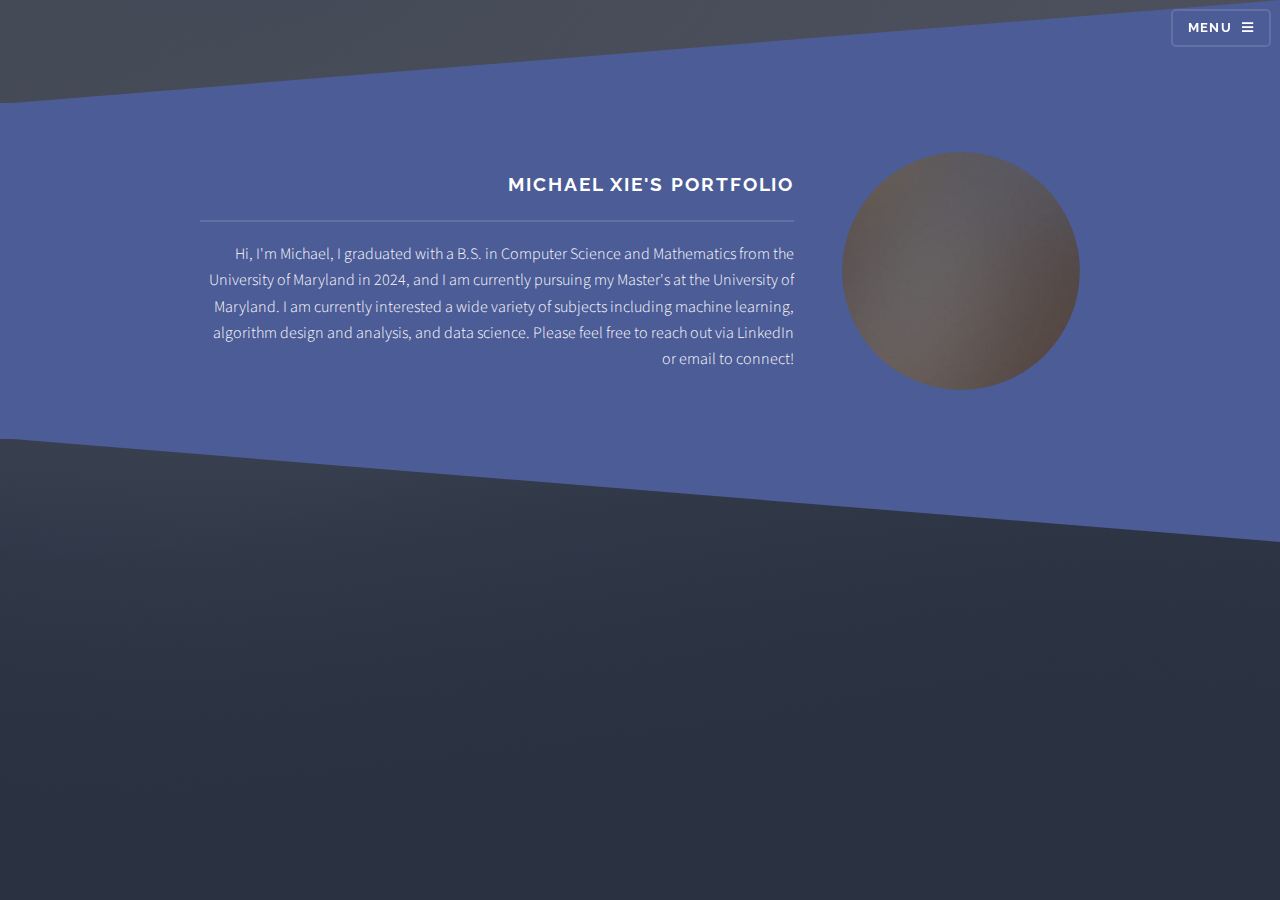
==== index.html @ 1b3d5a60 "first commit" ====
<!DOCTYPE HTML>

<html>
	<head>
		<title>Michael's Portfolio</title>
		<meta charset="utf-8" />
		<meta name="viewport" content="width=device-width, initial-scale=1, user-scalable=no" />
		<link rel="stylesheet" href="assets/css/main.css" />
		<noscript><link rel="stylesheet" href="assets/css/noscript.css" /></noscript>
	</head>
	<body class="is-preload">

		<!-- Page Wrapper -->
			<div id="page-wrapper">

				<!-- Header -->
					<header id="header" class="alt">
						<h1><a href="index.html">Portfolio</a></h1>
						<nav>
							<a href="#menu">Menu</a>
						</nav>
					</header>

				<!-- Menu -->
					<nav id="menu">
						<div class="inner">
							<h2>Menu</h2>
							<ul class="links">
								<li><a href="index.html">Home</a></li>
								<li><a href="projects.html">Projects</a></li>
								<li><a href="resume.html">Resume</a></li>
							</ul>
							<a href="#" class="close">Close</a>
						</div>
					</nav>


				<!-- Wrapper -->
					<section id="wrapper">

						<!-- One -->
							<section id="one" class="wrapper spotlight style1">
								<div class="inner">
									<a href="#" class="image"><img src="images/pic01.jpg" alt="" /></a>
									<div class="content">
										<h2 class="major">Michael Xie's Portfolio</h2>
										<p>Hi, I'm Michael, I graduated with a B.S. in Computer Science and Mathematics from the University of Maryland in 2024, and I am currently pursuing my Master's at the University of Maryland. I am currently interested a wide variety of subjects including machine learning, algorithm design and analysis, and data science. Please feel free to reach out via LinkedIn or email to connect! </p>
									</div>
								</div>
							</section>


				<!-- Footer -->


			</div>

		<!-- Scripts -->
			<script src="assets/js/jquery.min.js"></script>
			<script src="assets/js/jquery.scrollex.min.js"></script>
			<script src="assets/js/browser.min.js"></script>
			<script src="assets/js/breakpoints.min.js"></script>
			<script src="assets/js/util.js"></script>
			<script src="assets/js/main.js"></script>

	</body>
</html>
---- assets/css/main.css ----
@import url(fontawesome-all.min.css);
@import url("https://fonts.googleapis.com/css?family=Raleway:200,700|Source+Sans+Pro:300,600,300italic,600italic");

/*
	Solid State by HTML5 UP
	html5up.net | @ajlkn
	Free for personal and commercial use under the CCA 3.0 license (html5up.net/license)
*/

html, body, div, span, applet, object,
iframe, h1, h2, h3, h4, h5, h6, p, blockquote,
pre, a, abbr, acronym, address, big, cite,
code, del, dfn, em, img, ins, kbd, q, s, samp,
small, strike, strong, sub, sup, tt, var, b,
u, i, center, dl, dt, dd, ol, ul, li, fieldset,
form, label, legend, table, caption, tbody,
tfoot, thead, tr, th, td, article, aside,
canvas, details, embed, figure, figcaption,
footer, header, hgroup, menu, nav, output, ruby,
section, summary, time, mark, audio, video {
	margin: 0;
	padding: 0;
	border: 0;
	font-size: 100%;
	font: inherit;
	vertical-align: baseline;}

article, aside, details, figcaption, figure,
footer, header, hgroup, menu, nav, section {
	display: block;}

body {
	line-height: 1;
}

ol, ul {
	list-style: none;
}

blockquote, q {
	quotes: none;
}

	blockquote:before, blockquote:after, q:before, q:after {
		content: '';
		content: none;
	}

table {
	border-collapse: collapse;
	border-spacing: 0;
}

body {
	-webkit-text-size-adjust: none;
}

mark {
	background-color: transparent;
	color: inherit;
}

input::-moz-focus-inner {
	border: 0;
	padding: 0;
}

input, select, textarea {
	-moz-appearance: none;
	-webkit-appearance: none;
	-ms-appearance: none;
	appearance: none;
}

/* Basic */

	@-ms-viewport {
		width: device-width;
	}

	body {
		-ms-overflow-style: scrollbar;
	}

	@media screen and (max-width: 480px) {

		html, body {
			min-width: 320px;
		}

	}

	html {
		box-sizing: border-box;
	}

	*, *:before, *:after {
		box-sizing: inherit;
	}

	body {
		background-color: #2e3141;
		background-image: linear-gradient(to top, rgba(46, 49, 65, 0.8), rgba(46, 49, 65, 0.8)), url("../../images/bg.jpg");
		background-size: auto,
 cover;
		background-attachment: fixed,
 fixed;
		background-position: center,
 center;
	}

		body.is-preload *, body.is-preload *:before, body.is-preload *:after {
			-moz-animation: none !important;
			-webkit-animation: none !important;
			-ms-animation: none !important;
			animation: none !important;
			-moz-transition: none !important;
			-webkit-transition: none !important;
			-ms-transition: none !important;
			transition: none !important;
		}

/* Type */

	body, input, select, textarea {
		color: #ffffff;
		font-family: "Source Sans Pro", Helvetica, sans-serif;
		font-size: 16.5pt;
		font-weight: 300;
		line-height: 1.65;
	}

		@media screen and (max-width: 1680px) {

			body, input, select, textarea {
				font-size: 13pt;
			}

		}

		@media screen and (max-width: 1280px) {

			body, input, select, textarea {
				font-size: 12pt;
			}

		}

		@media screen and (max-width: 980px) {

			body, input, select, textarea {
				font-size: 12pt;
			}

		}

		@media screen and (max-width: 736px) {

			body, input, select, textarea {
				font-size: 12pt;
			}

		}

		@media screen and (max-width: 480px) {

			body, input, select, textarea {
				font-size: 12pt;
			}

		}

	a {
		-moz-transition: color 0.2s ease-in-out, border-bottom-color 0.2s ease-in-out;
		-webkit-transition: color 0.2s ease-in-out, border-bottom-color 0.2s ease-in-out;
		-ms-transition: color 0.2s ease-in-out, border-bottom-color 0.2s ease-in-out;
		transition: color 0.2s ease-in-out, border-bottom-color 0.2s ease-in-out;
		border-bottom: dotted 1px rgba(255, 255, 255, 0.35);
		color: #ffffff;
		text-decoration: none;
	}

		a:hover {
			border-bottom-color: transparent;
			color: #ffffff !important;
		}

		a.special:not(.button) {
			text-decoration: none;
			border-bottom: 0;
			display: block;
			font-family: Raleway, Helvetica, sans-serif;
			font-size: 0.8em;
			font-weight: 700;
			letter-spacing: 0.1em;
			margin: 0 0 2em 0;
			text-transform: uppercase;
		}

			a.special:not(.button):before {
				-moz-osx-font-smoothing: grayscale;
				-webkit-font-smoothing: antialiased;
				display: inline-block;
				font-style: normal;
				font-variant: normal;
				text-rendering: auto;
				line-height: 1;
				text-transform: none !important;
				font-family: 'Font Awesome 5 Free';
				font-weight: 900;
			}

			a.special:not(.button):before {
				-moz-transition: background-color 0.2s ease-in-out;
				-webkit-transition: background-color 0.2s ease-in-out;
				-ms-transition: background-color 0.2s ease-in-out;
				transition: background-color 0.2s ease-in-out;
				border-radius: 100%;
				border: solid 2px rgba(255, 255, 255, 0.125);
				content: '\f105';
				display: inline-block;
				font-size: 1.25em;
				height: 2em;
				line-height: 1.75em;
				margin-right: 0.85em;
				text-align: center;
				text-indent: 0.15em;
				vertical-align: middle;
				width: 2em;
			}

			a.special:not(.button):hover:before {
				background-color: rgba(255, 255, 255, 0.025);
			}

			a.special:not(.button):active:before {
				background-color: rgba(255, 255, 255, 0.075);
			}

	strong, b {
		color: #ffffff;
		font-weight: 600;
	}

	em, i {
		font-style: italic;
	}

	p {
		margin: 0 0 2em 0;
	}

	h1, h2, h3, h4, h5, h6 {
		color: #ffffff;
		font-family: Raleway, Helvetica, sans-serif;
		font-weight: 700;
		letter-spacing: 0.1em;
		margin: 0 0 1em 0;
		text-transform: uppercase;
	}

		h1 a, h2 a, h3 a, h4 a, h5 a, h6 a {
			color: inherit;
			text-decoration: none;
			border-bottom: 0;
		}

		h1 span, h2 span, h3 span, h4 span, h5 span, h6 span {
			font-weight: 200;
		}

		h1.major, h2.major, h3.major, h4.major, h5.major, h6.major {
			padding-bottom: 1em;
			border-bottom: solid 2px rgba(255, 255, 255, 0.125);
		}

	h2 {
		font-size: 1.2em;
	}

	h3 {
		font-size: 0.9em;
	}

	h4 {
		font-size: 0.7em;
	}

	h5 {
		font-size: 0.7em;
	}

	h6 {
		font-size: 0.7em;
	}

	@media screen and (max-width: 736px) {

		h2 {
			font-size: 1em;
		}

		h3 {
			font-size: 0.8em;
		}

	}

	sub {
		font-size: 0.8em;
		position: relative;
		top: 0.5em;
	}

	sup {
		font-size: 0.8em;
		position: relative;
		top: -0.5em;
	}

	blockquote {
		border-left: solid 4px rgba(255, 255, 255, 0.125);
		font-style: italic;
		margin: 0 0 2em 0;
		padding: 0.5em 0 0.5em 2em;
	}

	code {
		background: rgba(255, 255, 255, 0.025);
		border-radius: 5px;
		border: solid 2px rgba(255, 255, 255, 0.125);
		font-family: "Courier New", monospace;
		font-size: 0.9em;
		margin: 0 0.25em;
		padding: 0.25em 0.65em;
	}

	pre {
		-webkit-overflow-scrolling: touch;
		font-family: "Courier New", monospace;
		font-size: 0.9em;
		margin: 0 0 2em 0;
	}

		pre code {
			display: block;
			line-height: 1.75em;
			padding: 1em 1.5em;
			overflow-x: auto;
		}

	hr {
		border: 0;
		border-bottom: solid 2px rgba(255, 255, 255, 0.125);
		margin: 2.5em 0;
	}

		hr.major {
			margin: 4em 0;
		}

	.align-left {
		text-align: left;
	}

	.align-center {
		text-align: center;
	}

	.align-right {
		text-align: right;
	}

/* Row */

	.row {
		display: flex;
		flex-wrap: wrap;
		box-sizing: border-box;
		align-items: stretch;
	}

		.row > * {
			box-sizing: border-box;
		}

		.row.gtr-uniform > * > :last-child {
			margin-bottom: 0;
		}

		.row.aln-left {
			justify-content: flex-start;
		}

		.row.aln-center {
			justify-content: center;
		}

		.row.aln-right {
			justify-content: flex-end;
		}

		.row.aln-top {
			align-items: flex-start;
		}

		.row.aln-middle {
			align-items: center;
		}

		.row.aln-bottom {
			align-items: flex-end;
		}

		.row > .imp {
			order: -1;
		}

		.row > .col-1 {
			width: 8.33333%;
		}

		.row > .off-1 {
			margin-left: 8.33333%;
		}

		.row > .col-2 {
			width: 16.66667%;
		}

		.row > .off-2 {
			margin-left: 16.66667%;
		}

		.row > .col-3 {
			width: 25%;
		}

		.row > .off-3 {
			margin-left: 25%;
		}

		.row > .col-4 {
			width: 33.33333%;
		}

		.row > .off-4 {
			margin-left: 33.33333%;
		}

		.row > .col-5 {
			width: 41.66667%;
		}

		.row > .off-5 {
			margin-left: 41.66667%;
		}

		.row > .col-6 {
			width: 50%;
		}

		.row > .off-6 {
			margin-left: 50%;
		}

		.row > .col-7 {
			width: 58.33333%;
		}

		.row > .off-7 {
			margin-left: 58.33333%;
		}

		.row > .col-8 {
			width: 66.66667%;
		}

		.row > .off-8 {
			margin-left: 66.66667%;
		}

		.row > .col-9 {
			width: 75%;
		}

		.row > .off-9 {
			margin-left: 75%;
		}

		.row > .col-10 {
			width: 83.33333%;
		}

		.row > .off-10 {
			margin-left: 83.33333%;
		}

		.row > .col-11 {
			width: 91.66667%;
		}

		.row > .off-11 {
			margin-left: 91.66667%;
		}

		.row > .col-12 {
			width: 100%;
		}

		.row > .off-12 {
			margin-left: 100%;
		}

		.row.gtr-0 {
			margin-top: 0;
			margin-left: 0em;
		}

			.row.gtr-0 > * {
				padding: 0 0 0 0em;
			}

			.row.gtr-0.gtr-uniform {
				margin-top: 0em;
			}

				.row.gtr-0.gtr-uniform > * {
					padding-top: 0em;
				}

		.row.gtr-25 {
			margin-top: 0;
			margin-left: -0.4375em;
		}

			.row.gtr-25 > * {
				padding: 0 0 0 0.4375em;
			}

			.row.gtr-25.gtr-uniform {
				margin-top: -0.4375em;
			}

				.row.gtr-25.gtr-uniform > * {
					padding-top: 0.4375em;
				}

		.row.gtr-50 {
			margin-top: 0;
			margin-left: -0.875em;
		}

			.row.gtr-50 > * {
				padding: 0 0 0 0.875em;
			}

			.row.gtr-50.gtr-uniform {
				margin-top: -0.875em;
			}

				.row.gtr-50.gtr-uniform > * {
					padding-top: 0.875em;
				}

		.row {
			margin-top: 0;
			margin-left: -1.75em;
		}

			.row > * {
				padding: 0 0 0 1.75em;
			}

			.row.gtr-uniform {
				margin-top: -1.75em;
			}

				.row.gtr-uniform > * {
					padding-top: 1.75em;
				}

		.row.gtr-150 {
			margin-top: 0;
			margin-left: -2.625em;
		}

			.row.gtr-150 > * {
				padding: 0 0 0 2.625em;
			}

			.row.gtr-150.gtr-uniform {
				margin-top: -2.625em;
			}

				.row.gtr-150.gtr-uniform > * {
					padding-top: 2.625em;
				}

		.row.gtr-200 {
			margin-top: 0;
			margin-left: -3.5em;
		}

			.row.gtr-200 > * {
				padding: 0 0 0 3.5em;
			}

			.row.gtr-200.gtr-uniform {
				margin-top: -3.5em;
			}

				.row.gtr-200.gtr-uniform > * {
					padding-top: 3.5em;
				}

		@media screen and (max-width: 1680px) {

			.row {
				display: flex;
				flex-wrap: wrap;
				box-sizing: border-box;
				align-items: stretch;
			}

				.row > * {
					box-sizing: border-box;
				}

				.row.gtr-uniform > * > :last-child {
					margin-bottom: 0;
				}

				.row.aln-left {
					justify-content: flex-start;
				}

				.row.aln-center {
					justify-content: center;
				}

				.row.aln-right {
					justify-content: flex-end;
				}

				.row.aln-top {
					align-items: flex-start;
				}

				.row.aln-middle {
					align-items: center;
				}

				.row.aln-bottom {
					align-items: flex-end;
				}

				.row > .imp-xlarge {
					order: -1;
				}

				.row > .col-1-xlarge {
					width: 8.33333%;
				}

				.row > .off-1-xlarge {
					margin-left: 8.33333%;
				}

				.row > .col-2-xlarge {
					width: 16.66667%;
				}

				.row > .off-2-xlarge {
					margin-left: 16.66667%;
				}

				.row > .col-3-xlarge {
					width: 25%;
				}

				.row > .off-3-xlarge {
					margin-left: 25%;
				}

				.row > .col-4-xlarge {
					width: 33.33333%;
				}

				.row > .off-4-xlarge {
					margin-left: 33.33333%;
				}

				.row > .col-5-xlarge {
					width: 41.66667%;
				}

				.row > .off-5-xlarge {
					margin-left: 41.66667%;
				}

				.row > .col-6-xlarge {
					width: 50%;
				}

				.row > .off-6-xlarge {
					margin-left: 50%;
				}

				.row > .col-7-xlarge {
					width: 58.33333%;
				}

				.row > .off-7-xlarge {
					margin-left: 58.33333%;
				}

				.row > .col-8-xlarge {
					width: 66.66667%;
				}

				.row > .off-8-xlarge {
					margin-left: 66.66667%;
				}

				.row > .col-9-xlarge {
					width: 75%;
				}

				.row > .off-9-xlarge {
					margin-left: 75%;
				}

				.row > .col-10-xlarge {
					width: 83.33333%;
				}

				.row > .off-10-xlarge {
					margin-left: 83.33333%;
				}

				.row > .col-11-xlarge {
					width: 91.66667%;
				}

				.row > .off-11-xlarge {
					margin-left: 91.66667%;
				}

				.row > .col-12-xlarge {
					width: 100%;
				}

				.row > .off-12-xlarge {
					margin-left: 100%;
				}

				.row.gtr-0 {
					margin-top: 0;
					margin-left: 0em;
				}

					.row.gtr-0 > * {
						padding: 0 0 0 0em;
					}

					.row.gtr-0.gtr-uniform {
						margin-top: 0em;
					}

						.row.gtr-0.gtr-uniform > * {
							padding-top: 0em;
						}

				.row.gtr-25 {
					margin-top: 0;
					margin-left: -0.4375em;
				}

					.row.gtr-25 > * {
						padding: 0 0 0 0.4375em;
					}

					.row.gtr-25.gtr-uniform {
						margin-top: -0.4375em;
					}

						.row.gtr-25.gtr-uniform > * {
							padding-top: 0.4375em;
						}

				.row.gtr-50 {
					margin-top: 0;
					margin-left: -0.875em;
				}

					.row.gtr-50 > * {
						padding: 0 0 0 0.875em;
					}

					.row.gtr-50.gtr-uniform {
						margin-top: -0.875em;
					}

						.row.gtr-50.gtr-uniform > * {
							padding-top: 0.875em;
						}

				.row {
					margin-top: 0;
					margin-left: -1.75em;
				}

					.row > * {
						padding: 0 0 0 1.75em;
					}

					.row.gtr-uniform {
						margin-top: -1.75em;
					}

						.row.gtr-uniform > * {
							padding-top: 1.75em;
						}

				.row.gtr-150 {
					margin-top: 0;
					margin-left: -2.625em;
				}

					.row.gtr-150 > * {
						padding: 0 0 0 2.625em;
					}

					.row.gtr-150.gtr-uniform {
						margin-top: -2.625em;
					}

						.row.gtr-150.gtr-uniform > * {
							padding-top: 2.625em;
						}

				.row.gtr-200 {
					margin-top: 0;
					margin-left: -3.5em;
				}

					.row.gtr-200 > * {
						padding: 0 0 0 3.5em;
					}

					.row.gtr-200.gtr-uniform {
						margin-top: -3.5em;
					}

						.row.gtr-200.gtr-uniform > * {
							padding-top: 3.5em;
						}

		}

		@media screen and (max-width: 1280px) {

			.row {
				display: flex;
				flex-wrap: wrap;
				box-sizing: border-box;
				align-items: stretch;
			}

				.row > * {
					box-sizing: border-box;
				}

				.row.gtr-uniform > * > :last-child {
					margin-bottom: 0;
				}

				.row.aln-left {
					justify-content: flex-start;
				}

				.row.aln-center {
					justify-content: center;
				}

				.row.aln-right {
					justify-content: flex-end;
				}

				.row.aln-top {
					align-items: flex-start;
				}

				.row.aln-middle {
					align-items: center;
				}

				.row.aln-bottom {
					align-items: flex-end;
				}

				.row > .imp-large {
					order: -1;
				}

				.row > .col-1-large {
					width: 8.33333%;
				}

				.row > .off-1-large {
					margin-left: 8.33333%;
				}

				.row > .col-2-large {
					width: 16.66667%;
				}

				.row > .off-2-large {
					margin-left: 16.66667%;
				}

				.row > .col-3-large {
					width: 25%;
				}

				.row > .off-3-large {
					margin-left: 25%;
				}

				.row > .col-4-large {
					width: 33.33333%;
				}

				.row > .off-4-large {
					margin-left: 33.33333%;
				}

				.row > .col-5-large {
					width: 41.66667%;
				}

				.row > .off-5-large {
					margin-left: 41.66667%;
				}

				.row > .col-6-large {
					width: 50%;
				}

				.row > .off-6-large {
					margin-left: 50%;
				}

				.row > .col-7-large {
					width: 58.33333%;
				}

				.row > .off-7-large {
					margin-left: 58.33333%;
				}

				.row > .col-8-large {
					width: 66.66667%;
				}

				.row > .off-8-large {
					margin-left: 66.66667%;
				}

				.row > .col-9-large {
					width: 75%;
				}

				.row > .off-9-large {
					margin-left: 75%;
				}

				.row > .col-10-large {
					width: 83.33333%;
				}

				.row > .off-10-large {
					margin-left: 83.33333%;
				}

				.row > .col-11-large {
					width: 91.66667%;
				}

				.row > .off-11-large {
					margin-left: 91.66667%;
				}

				.row > .col-12-large {
					width: 100%;
				}

				.row > .off-12-large {
					margin-left: 100%;
				}

				.row.gtr-0 {
					margin-top: 0;
					margin-left: 0em;
				}

					.row.gtr-0 > * {
						padding: 0 0 0 0em;
					}

					.row.gtr-0.gtr-uniform {
						margin-top: 0em;
					}

						.row.gtr-0.gtr-uniform > * {
							padding-top: 0em;
						}

				.row.gtr-25 {
					margin-top: 0;
					margin-left: -0.4375em;
				}

					.row.gtr-25 > * {
						padding: 0 0 0 0.4375em;
					}

					.row.gtr-25.gtr-uniform {
						margin-top: -0.4375em;
					}

						.row.gtr-25.gtr-uniform > * {
							padding-top: 0.4375em;
						}

				.row.gtr-50 {
					margin-top: 0;
					margin-left: -0.875em;
				}

					.row.gtr-50 > * {
						padding: 0 0 0 0.875em;
					}

					.row.gtr-50.gtr-uniform {
						margin-top: -0.875em;
					}

						.row.gtr-50.gtr-uniform > * {
							padding-top: 0.875em;
						}

				.row {
					margin-top: 0;
					margin-left: -1.75em;
				}

					.row > * {
						padding: 0 0 0 1.75em;
					}

					.row.gtr-uniform {
						margin-top: -1.75em;
					}

						.row.gtr-uniform > * {
							padding-top: 1.75em;
						}

				.row.gtr-150 {
					margin-top: 0;
					margin-left: -2.625em;
				}

					.row.gtr-150 > * {
						padding: 0 0 0 2.625em;
					}

					.row.gtr-150.gtr-uniform {
						margin-top: -2.625em;
					}

						.row.gtr-150.gtr-uniform > * {
							padding-top: 2.625em;
						}

				.row.gtr-200 {
					margin-top: 0;
					margin-left: -3.5em;
				}

					.row.gtr-200 > * {
						padding: 0 0 0 3.5em;
					}

					.row.gtr-200.gtr-uniform {
						margin-top: -3.5em;
					}

						.row.gtr-200.gtr-uniform > * {
							padding-top: 3.5em;
						}

		}

		@media screen and (max-width: 980px) {

			.row {
				display: flex;
				flex-wrap: wrap;
				box-sizing: border-box;
				align-items: stretch;
			}

				.row > * {
					box-sizing: border-box;
				}

				.row.gtr-uniform > * > :last-child {
					margin-bottom: 0;
				}

				.row.aln-left {
					justify-content: flex-start;
				}

				.row.aln-center {
					justify-content: center;
				}

				.row.aln-right {
					justify-content: flex-end;
				}

				.row.aln-top {
					align-items: flex-start;
				}

				.row.aln-middle {
					align-items: center;
				}

				.row.aln-bottom {
					align-items: flex-end;
				}

				.row > .imp-medium {
					order: -1;
				}

				.row > .col-1-medium {
					width: 8.33333%;
				}

				.row > .off-1-medium {
					margin-left: 8.33333%;
				}

				.row > .col-2-medium {
					width: 16.66667%;
				}

				.row > .off-2-medium {
					margin-left: 16.66667%;
				}

				.row > .col-3-medium {
					width: 25%;
				}

				.row > .off-3-medium {
					margin-left: 25%;
				}

				.row > .col-4-medium {
					width: 33.33333%;
				}

				.row > .off-4-medium {
					margin-left: 33.33333%;
				}

				.row > .col-5-medium {
					width: 41.66667%;
				}

				.row > .off-5-medium {
					margin-left: 41.66667%;
				}

				.row > .col-6-medium {
					width: 50%;
				}

				.row > .off-6-medium {
					margin-left: 50%;
				}

				.row > .col-7-medium {
					width: 58.33333%;
				}

				.row > .off-7-medium {
					margin-left: 58.33333%;
				}

				.row > .col-8-medium {
					width: 66.66667%;
				}

				.row > .off-8-medium {
					margin-left: 66.66667%;
				}

				.row > .col-9-medium {
					width: 75%;
				}

				.row > .off-9-medium {
					margin-left: 75%;
				}

				.row > .col-10-medium {
					width: 83.33333%;
				}

				.row > .off-10-medium {
					margin-left: 83.33333%;
				}

				.row > .col-11-medium {
					width: 91.66667%;
				}

				.row > .off-11-medium {
					margin-left: 91.66667%;
				}

				.row > .col-12-medium {
					width: 100%;
				}

				.row > .off-12-medium {
					margin-left: 100%;
				}

				.row.gtr-0 {
					margin-top: 0;
					margin-left: 0em;
				}

					.row.gtr-0 > * {
						padding: 0 0 0 0em;
					}

					.row.gtr-0.gtr-uniform {
						margin-top: 0em;
					}

						.row.gtr-0.gtr-uniform > * {
							padding-top: 0em;
						}

				.row.gtr-25 {
					margin-top: 0;
					margin-left: -0.4375em;
				}

					.row.gtr-25 > * {
						padding: 0 0 0 0.4375em;
					}

					.row.gtr-25.gtr-uniform {
						margin-top: -0.4375em;
					}

						.row.gtr-25.gtr-uniform > * {
							padding-top: 0.4375em;
						}

				.row.gtr-50 {
					margin-top: 0;
					margin-left: -0.875em;
				}

					.row.gtr-50 > * {
						padding: 0 0 0 0.875em;
					}

					.row.gtr-50.gtr-uniform {
						margin-top: -0.875em;
					}

						.row.gtr-50.gtr-uniform > * {
							padding-top: 0.875em;
						}

				.row {
					margin-top: 0;
					margin-left: -1.75em;
				}

					.row > * {
						padding: 0 0 0 1.75em;
					}

					.row.gtr-uniform {
						margin-top: -1.75em;
					}

						.row.gtr-uniform > * {
							padding-top: 1.75em;
						}

				.row.gtr-150 {
					margin-top: 0;
					margin-left: -2.625em;
				}

					.row.gtr-150 > * {
						padding: 0 0 0 2.625em;
					}

					.row.gtr-150.gtr-uniform {
						margin-top: -2.625em;
					}

						.row.gtr-150.gtr-uniform > * {
							padding-top: 2.625em;
						}

				.row.gtr-200 {
					margin-top: 0;
					margin-left: -3.5em;
				}

					.row.gtr-200 > * {
						padding: 0 0 0 3.5em;
					}

					.row.gtr-200.gtr-uniform {
						margin-top: -3.5em;
					}

						.row.gtr-200.gtr-uniform > * {
							padding-top: 3.5em;
						}

		}

		@media screen and (max-width: 736px) {

			.row {
				display: flex;
				flex-wrap: wrap;
				box-sizing: border-box;
				align-items: stretch;
			}

				.row > * {
					box-sizing: border-box;
				}

				.row.gtr-uniform > * > :last-child {
					margin-bottom: 0;
				}

				.row.aln-left {
					justify-content: flex-start;
				}

				.row.aln-center {
					justify-content: center;
				}

				.row.aln-right {
					justify-content: flex-end;
				}

				.row.aln-top {
					align-items: flex-start;
				}

				.row.aln-middle {
					align-items: center;
				}

				.row.aln-bottom {
					align-items: flex-end;
				}

				.row > .imp-small {
					order: -1;
				}

				.row > .col-1-small {
					width: 8.33333%;
				}

				.row > .off-1-small {
					margin-left: 8.33333%;
				}

				.row > .col-2-small {
					width: 16.66667%;
				}

				.row > .off-2-small {
					margin-left: 16.66667%;
				}

				.row > .col-3-small {
					width: 25%;
				}

				.row > .off-3-small {
					margin-left: 25%;
				}

				.row > .col-4-small {
					width: 33.33333%;
				}

				.row > .off-4-small {
					margin-left: 33.33333%;
				}

				.row > .col-5-small {
					width: 41.66667%;
				}

				.row > .off-5-small {
					margin-left: 41.66667%;
				}

				.row > .col-6-small {
					width: 50%;
				}

				.row > .off-6-small {
					margin-left: 50%;
				}

				.row > .col-7-small {
					width: 58.33333%;
				}

				.row > .off-7-small {
					margin-left: 58.33333%;
				}

				.row > .col-8-small {
					width: 66.66667%;
				}

				.row > .off-8-small {
					margin-left: 66.66667%;
				}

				.row > .col-9-small {
					width: 75%;
				}

				.row > .off-9-small {
					margin-left: 75%;
				}

				.row > .col-10-small {
					width: 83.33333%;
				}

				.row > .off-10-small {
					margin-left: 83.33333%;
				}

				.row > .col-11-small {
					width: 91.66667%;
				}

				.row > .off-11-small {
					margin-left: 91.66667%;
				}

				.row > .col-12-small {
					width: 100%;
				}

				.row > .off-12-small {
					margin-left: 100%;
				}

				.row.gtr-0 {
					margin-top: 0;
					margin-left: 0em;
				}

					.row.gtr-0 > * {
						padding: 0 0 0 0em;
					}

					.row.gtr-0.gtr-uniform {
						margin-top: 0em;
					}

						.row.gtr-0.gtr-uniform > * {
							padding-top: 0em;
						}

				.row.gtr-25 {
					margin-top: 0;
					margin-left: -0.3125em;
				}

					.row.gtr-25 > * {
						padding: 0 0 0 0.3125em;
					}

					.row.gtr-25.gtr-uniform {
						margin-top: -0.3125em;
					}

						.row.gtr-25.gtr-uniform > * {
							padding-top: 0.3125em;
						}

				.row.gtr-50 {
					margin-top: 0;
					margin-left: -0.625em;
				}

					.row.gtr-50 > * {
						padding: 0 0 0 0.625em;
					}

					.row.gtr-50.gtr-uniform {
						margin-top: -0.625em;
					}

						.row.gtr-50.gtr-uniform > * {
							padding-top: 0.625em;
						}

				.row {
					margin-top: 0;
					margin-left: -1.25em;
				}

					.row > * {
						padding: 0 0 0 1.25em;
					}

					.row.gtr-uniform {
						margin-top: -1.25em;
					}

						.row.gtr-uniform > * {
							padding-top: 1.25em;
						}

				.row.gtr-150 {
					margin-top: 0;
					margin-left: -1.875em;
				}

					.row.gtr-150 > * {
						padding: 0 0 0 1.875em;
					}

					.row.gtr-150.gtr-uniform {
						margin-top: -1.875em;
					}

						.row.gtr-150.gtr-uniform > * {
							padding-top: 1.875em;
						}

				.row.gtr-200 {
					margin-top: 0;
					margin-left: -2.5em;
				}

					.row.gtr-200 > * {
						padding: 0 0 0 2.5em;
					}

					.row.gtr-200.gtr-uniform {
						margin-top: -2.5em;
					}

						.row.gtr-200.gtr-uniform > * {
							padding-top: 2.5em;
						}

		}

		@media screen and (max-width: 480px) {

			.row {
				display: flex;
				flex-wrap: wrap;
				box-sizing: border-box;
				align-items: stretch;
			}

				.row > * {
					box-sizing: border-box;
				}

				.row.gtr-uniform > * > :last-child {
					margin-bottom: 0;
				}

				.row.aln-left {
					justify-content: flex-start;
				}

				.row.aln-center {
					justify-content: center;
				}

				.row.aln-right {
					justify-content: flex-end;
				}

				.row.aln-top {
					align-items: flex-start;
				}

				.row.aln-middle {
					align-items: center;
				}

				.row.aln-bottom {
					align-items: flex-end;
				}

				.row > .imp-xsmall {
					order: -1;
				}

				.row > .col-1-xsmall {
					width: 8.33333%;
				}

				.row > .off-1-xsmall {
					margin-left: 8.33333%;
				}

				.row > .col-2-xsmall {
					width: 16.66667%;
				}

				.row > .off-2-xsmall {
					margin-left: 16.66667%;
				}

				.row > .col-3-xsmall {
					width: 25%;
				}

				.row > .off-3-xsmall {
					margin-left: 25%;
				}

				.row > .col-4-xsmall {
					width: 33.33333%;
				}

				.row > .off-4-xsmall {
					margin-left: 33.33333%;
				}

				.row > .col-5-xsmall {
					width: 41.66667%;
				}

				.row > .off-5-xsmall {
					margin-left: 41.66667%;
				}

				.row > .col-6-xsmall {
					width: 50%;
				}

				.row > .off-6-xsmall {
					margin-left: 50%;
				}

				.row > .col-7-xsmall {
					width: 58.33333%;
				}

				.row > .off-7-xsmall {
					margin-left: 58.33333%;
				}

				.row > .col-8-xsmall {
					width: 66.66667%;
				}

				.row > .off-8-xsmall {
					margin-left: 66.66667%;
				}

				.row > .col-9-xsmall {
					width: 75%;
				}

				.row > .off-9-xsmall {
					margin-left: 75%;
				}

				.row > .col-10-xsmall {
					width: 83.33333%;
				}

				.row > .off-10-xsmall {
					margin-left: 83.33333%;
				}

				.row > .col-11-xsmall {
					width: 91.66667%;
				}

				.row > .off-11-xsmall {
					margin-left: 91.66667%;
				}

				.row > .col-12-xsmall {
					width: 100%;
				}

				.row > .off-12-xsmall {
					margin-left: 100%;
				}

				.row.gtr-0 {
					margin-top: 0;
					margin-left: 0em;
				}

					.row.gtr-0 > * {
						padding: 0 0 0 0em;
					}

					.row.gtr-0.gtr-uniform {
						margin-top: 0em;
					}

						.row.gtr-0.gtr-uniform > * {
							padding-top: 0em;
						}

				.row.gtr-25 {
					margin-top: 0;
					margin-left: -0.3125em;
				}

					.row.gtr-25 > * {
						padding: 0 0 0 0.3125em;
					}

					.row.gtr-25.gtr-uniform {
						margin-top: -0.3125em;
					}

						.row.gtr-25.gtr-uniform > * {
							padding-top: 0.3125em;
						}

				.row.gtr-50 {
					margin-top: 0;
					margin-left: -0.625em;
				}

					.row.gtr-50 > * {
						padding: 0 0 0 0.625em;
					}

					.row.gtr-50.gtr-uniform {
						margin-top: -0.625em;
					}

						.row.gtr-50.gtr-uniform > * {
							padding-top: 0.625em;
						}

				.row {
					margin-top: 0;
					margin-left: -1.25em;
				}

					.row > * {
						padding: 0 0 0 1.25em;
					}

					.row.gtr-uniform {
						margin-top: -1.25em;
					}

						.row.gtr-uniform > * {
							padding-top: 1.25em;
						}

				.row.gtr-150 {
					margin-top: 0;
					margin-left: -1.875em;
				}

					.row.gtr-150 > * {
						padding: 0 0 0 1.875em;
					}

					.row.gtr-150.gtr-uniform {
						margin-top: -1.875em;
					}

						.row.gtr-150.gtr-uniform > * {
							padding-top: 1.875em;
						}

				.row.gtr-200 {
					margin-top: 0;
					margin-left: -2.5em;
				}

					.row.gtr-200 > * {
						padding: 0 0 0 2.5em;
					}

					.row.gtr-200.gtr-uniform {
						margin-top: -2.5em;
					}

						.row.gtr-200.gtr-uniform > * {
							padding-top: 2.5em;
						}

		}

		@media screen and (max-width: 360px) {

			.row {
				display: flex;
				flex-wrap: wrap;
				box-sizing: border-box;
				align-items: stretch;
			}

				.row > * {
					box-sizing: border-box;
				}

				.row.gtr-uniform > * > :last-child {
					margin-bottom: 0;
				}

				.row.aln-left {
					justify-content: flex-start;
				}

				.row.aln-center {
					justify-content: center;
				}

				.row.aln-right {
					justify-content: flex-end;
				}

				.row.aln-top {
					align-items: flex-start;
				}

				.row.aln-middle {
					align-items: center;
				}

				.row.aln-bottom {
					align-items: flex-end;
				}

				.row > .imp-xxsmall {
					order: -1;
				}

				.row > .col-1-xxsmall {
					width: 8.33333%;
				}

				.row > .off-1-xxsmall {
					margin-left: 8.33333%;
				}

				.row > .col-2-xxsmall {
					width: 16.66667%;
				}

				.row > .off-2-xxsmall {
					margin-left: 16.66667%;
				}

				.row > .col-3-xxsmall {
					width: 25%;
				}

				.row > .off-3-xxsmall {
					margin-left: 25%;
				}

				.row > .col-4-xxsmall {
					width: 33.33333%;
				}

				.row > .off-4-xxsmall {
					margin-left: 33.33333%;
				}

				.row > .col-5-xxsmall {
					width: 41.66667%;
				}

				.row > .off-5-xxsmall {
					margin-left: 41.66667%;
				}

				.row > .col-6-xxsmall {
					width: 50%;
				}

				.row > .off-6-xxsmall {
					margin-left: 50%;
				}

				.row > .col-7-xxsmall {
					width: 58.33333%;
				}

				.row > .off-7-xxsmall {
					margin-left: 58.33333%;
				}

				.row > .col-8-xxsmall {
					width: 66.66667%;
				}

				.row > .off-8-xxsmall {
					margin-left: 66.66667%;
				}

				.row > .col-9-xxsmall {
					width: 75%;
				}

				.row > .off-9-xxsmall {
					margin-left: 75%;
				}

				.row > .col-10-xxsmall {
					width: 83.33333%;
				}

				.row > .off-10-xxsmall {
					margin-left: 83.33333%;
				}

				.row > .col-11-xxsmall {
					width: 91.66667%;
				}

				.row > .off-11-xxsmall {
					margin-left: 91.66667%;
				}

				.row > .col-12-xxsmall {
					width: 100%;
				}

				.row > .off-12-xxsmall {
					margin-left: 100%;
				}

				.row.gtr-0 {
					margin-top: 0;
					margin-left: 0em;
				}

					.row.gtr-0 > * {
						padding: 0 0 0 0em;
					}

					.row.gtr-0.gtr-uniform {
						margin-top: 0em;
					}

						.row.gtr-0.gtr-uniform > * {
							padding-top: 0em;
						}

				.row.gtr-25 {
					margin-top: 0;
					margin-left: -0.3125em;
				}

					.row.gtr-25 > * {
						padding: 0 0 0 0.3125em;
					}

					.row.gtr-25.gtr-uniform {
						margin-top: -0.3125em;
					}

						.row.gtr-25.gtr-uniform > * {
							padding-top: 0.3125em;
						}

				.row.gtr-50 {
					margin-top: 0;
					margin-left: -0.625em;
				}

					.row.gtr-50 > * {
						padding: 0 0 0 0.625em;
					}

					.row.gtr-50.gtr-uniform {
						margin-top: -0.625em;
					}

						.row.gtr-50.gtr-uniform > * {
							padding-top: 0.625em;
						}

				.row {
					margin-top: 0;
					margin-left: -1.25em;
				}

					.row > * {
						padding: 0 0 0 1.25em;
					}

					.row.gtr-uniform {
						margin-top: -1.25em;
					}

						.row.gtr-uniform > * {
							padding-top: 1.25em;
						}

				.row.gtr-150 {
					margin-top: 0;
					margin-left: -1.875em;
				}

					.row.gtr-150 > * {
						padding: 0 0 0 1.875em;
					}

					.row.gtr-150.gtr-uniform {
						margin-top: -1.875em;
					}

						.row.gtr-150.gtr-uniform > * {
							padding-top: 1.875em;
						}

				.row.gtr-200 {
					margin-top: 0;
					margin-left: -2.5em;
				}

					.row.gtr-200 > * {
						padding: 0 0 0 2.5em;
					}

					.row.gtr-200.gtr-uniform {
						margin-top: -2.5em;
					}

						.row.gtr-200.gtr-uniform > * {
							padding-top: 2.5em;
						}

		}

/* Section/Article */

	section.special, article.special {
		text-align: center;
	}

/* Form */

	form {
		margin: 0 0 2em 0;
	}

		form > :last-child {
			margin-bottom: 0;
		}

		form > .fields {
			display: -moz-flex;
			display: -webkit-flex;
			display: -ms-flex;
			display: flex;
			-moz-flex-wrap: wrap;
			-webkit-flex-wrap: wrap;
			-ms-flex-wrap: wrap;
			flex-wrap: wrap;
			width: calc(100% + 3em);
			margin: -1.5em 0 2em -1.5em;
		}

			form > .fields > .field {
				-moz-flex-grow: 0;
				-webkit-flex-grow: 0;
				-ms-flex-grow: 0;
				flex-grow: 0;
				-moz-flex-shrink: 0;
				-webkit-flex-shrink: 0;
				-ms-flex-shrink: 0;
				flex-shrink: 0;
				padding: 1.5em 0 0 1.5em;
				width: calc(100% - 1.5em);
			}

				form > .fields > .field.half {
					width: calc(50% - 0.75em);
				}

				form > .fields > .field.third {
					width: calc(100%/3 - 0.5em);
				}

				form > .fields > .field.quarter {
					width: calc(25% - 0.375em);
				}

		@media screen and (max-width: 480px) {

			form > .fields {
				width: calc(100% + 3em);
				margin: -1.5em 0 2em -1.5em;
			}

				form > .fields > .field {
					padding: 1.5em 0 0 1.5em;
					width: calc(100% - 1.5em);
				}

					form > .fields > .field.half {
						width: calc(100% - 1.5em);
					}

					form > .fields > .field.third {
						width: calc(100% - 1.5em);
					}

					form > .fields > .field.quarter {
						width: calc(100% - 1.5em);
					}

		}

	label {
		color: #ffffff;
		display: block;
		font-family: Raleway, Helvetica, sans-serif;
		font-size: 0.8em;
		font-weight: 700;
		letter-spacing: 0.1em;
		margin: 0 0 0.7em 0;
		text-transform: uppercase;
	}

	input[type="text"],
	input[type="password"],
	input[type="email"],
	input[type="tel"],
	select,
	textarea {
		-moz-appearance: none;
		-webkit-appearance: none;
		-ms-appearance: none;
		appearance: none;
		background: rgba(255, 255, 255, 0.025);
		border-radius: 5px;
		border: none;
		border: solid 2px rgba(255, 255, 255, 0.125);
		color: inherit;
		display: block;
		outline: 0;
		padding: 0 1em;
		text-decoration: none;
		width: 100%;
	}

		input[type="text"]:invalid,
		input[type="password"]:invalid,
		input[type="email"]:invalid,
		input[type="tel"]:invalid,
		select:invalid,
		textarea:invalid {
			box-shadow: none;
		}

		input[type="text"]:focus,
		input[type="password"]:focus,
		input[type="email"]:focus,
		input[type="tel"]:focus,
		select:focus,
		textarea:focus {
			border-color: #5b6ba6;
		}

	select {
		background-image: url("data:image/svg+xml;charset=utf8,%3Csvg xmlns='http://www.w3.org/2000/svg' width='40' height='40' preserveAspectRatio='none' viewBox='0 0 40 40'%3E%3Cpath d='M9.4,12.3l10.4,10.4l10.4-10.4c0.2-0.2,0.5-0.4,0.9-0.4c0.3,0,0.6,0.1,0.9,0.4l3.3,3.3c0.2,0.2,0.4,0.5,0.4,0.9 c0,0.4-0.1,0.6-0.4,0.9L20.7,31.9c-0.2,0.2-0.5,0.4-0.9,0.4c-0.3,0-0.6-0.1-0.9-0.4L4.3,17.3c-0.2-0.2-0.4-0.5-0.4-0.9 c0-0.4,0.1-0.6,0.4-0.9l3.3-3.3c0.2-0.2,0.5-0.4,0.9-0.4S9.1,12.1,9.4,12.3z' fill='rgba(255, 255, 255, 0.125)' /%3E%3C/svg%3E");
		background-size: 1.25rem;
		background-repeat: no-repeat;
		background-position: calc(100% - 1rem) center;
		height: 2.75em;
		padding-right: 2.75em;
		text-overflow: ellipsis;
	}

		select option {
			color: #ffffff;
			background: #2e3141;
		}

		select:focus::-ms-value {
			background-color: transparent;
		}

		select::-ms-expand {
			display: none;
		}

	input[type="text"],
	input[type="password"],
	input[type="email"],
	select {
		height: 2.75em;
	}

	textarea {
		padding: 0.75em 1em;
	}

	input[type="checkbox"],
	input[type="radio"] {
		-moz-appearance: none;
		-webkit-appearance: none;
		-ms-appearance: none;
		appearance: none;
		display: block;
		float: left;
		margin-right: -2em;
		opacity: 0;
		width: 1em;
		z-index: -1;
	}

		input[type="checkbox"] + label,
		input[type="radio"] + label {
			text-decoration: none;
			color: #ffffff;
			cursor: pointer;
			display: inline-block;
			font-size: 1em;
			font-family: "Source Sans Pro", Helvetica, sans-serif;
			text-transform: none;
			letter-spacing: 0;
			font-weight: 300;
			padding-left: 2.4em;
			padding-right: 0.75em;
			position: relative;
		}

			input[type="checkbox"] + label:before,
			input[type="radio"] + label:before {
				-moz-osx-font-smoothing: grayscale;
				-webkit-font-smoothing: antialiased;
				display: inline-block;
				font-style: normal;
				font-variant: normal;
				text-rendering: auto;
				line-height: 1;
				text-transform: none !important;
				font-family: 'Font Awesome 5 Free';
				font-weight: 900;
			}

			input[type="checkbox"] + label:before,
			input[type="radio"] + label:before {
				background: rgba(255, 255, 255, 0.025);
				border-radius: 5px;
				border: solid 2px rgba(255, 255, 255, 0.125);
				content: '';
				display: inline-block;
				font-size: 0.8em;
				height: 2.0625em;
				left: 0;
				line-height: 2.0625em;
				position: absolute;
				text-align: center;
				top: 0;
				width: 2.0625em;
			}

		input[type="checkbox"]:checked + label:before,
		input[type="radio"]:checked + label:before {
			background: #ffffff;
			border-color: #ffffff;
			content: '\f00c';
			color: #2e3141;
		}

		input[type="checkbox"]:focus + label:before,
		input[type="radio"]:focus + label:before {
			border-color: #4c5c96;
		}

	input[type="checkbox"] + label:before {
		border-radius: 5px;
	}

	input[type="radio"] + label:before {
		border-radius: 100%;
	}

	::-webkit-input-placeholder {
		color: rgba(255, 255, 255, 0.35) !important;
		opacity: 1.0;
	}

	:-moz-placeholder {
		color: rgba(255, 255, 255, 0.35) !important;
		opacity: 1.0;
	}

	::-moz-placeholder {
		color: rgba(255, 255, 255, 0.35) !important;
		opacity: 1.0;
	}

	:-ms-input-placeholder {
		color: rgba(255, 255, 255, 0.35) !important;
		opacity: 1.0;
	}

/* Box */

	.box {
		border-radius: 5px;
		border: solid 2px rgba(255, 255, 255, 0.125);
		margin-bottom: 2em;
		padding: 1.5em;
	}

		.box > :last-child,
		.box > :last-child > :last-child,
		.box > :last-child > :last-child > :last-child {
			margin-bottom: 0;
		}

		.box.alt {
			border: 0;
			border-radius: 0;
			padding: 0;
		}

/* Icon */

	.icon {
		text-decoration: none;
		border-bottom: none;
		position: relative;
	}

		.icon:before {
			-moz-osx-font-smoothing: grayscale;
			-webkit-font-smoothing: antialiased;
			display: inline-block;
			font-style: normal;
			font-variant: normal;
			text-rendering: auto;
			line-height: 1;
			text-transform: none !important;
			font-family: 'Font Awesome 5 Free';
			font-weight: 400;
		}

		.icon > .label {
			display: none;
		}

		.icon:before {
			line-height: inherit;
		}

		.icon.solid:before {
			font-weight: 900;
		}

		.icon.brands:before {
			font-family: 'Font Awesome 5 Brands';
		}

/* Image */

	.image {
		border-radius: 5px;
		border: 0;
		display: inline-block;
		position: relative;
	}

		.image img {
			border-radius: 5px;
			display: block;
		}

		.image.left, .image.right {
			max-width: 40%;
		}

			.image.left img, .image.right img {
				width: 100%;
			}

		.image.left {
			float: left;
			padding: 0 1.5em 1em 0;
			top: 0.25em;
		}

		.image.right {
			float: right;
			padding: 0 0 1em 1.5em;
			top: 0.25em;
		}

		.image.fit {
			display: block;
			margin: 0 0 2em 0;
			width: 100%;
		}

			.image.fit img {
				width: 100%;
			}

		.image.main {
			display: block;
			margin: 0 0 3em 0;
			width: 100%;
		}

			.image.main img {
				width: 100%;
			}

/* List */

	ol {
		list-style: decimal;
		margin: 0 0 2em 0;
		padding-left: 1.25em;
	}

		ol li {
			padding-left: 0.25em;
		}

	ul {
		list-style: disc;
		margin: 0 0 2em 0;
		padding-left: 1em;
	}

		ul li {
			padding-left: 0.5em;
		}

		ul.alt {
			list-style: none;
			padding-left: 0;
		}

			ul.alt li {
				border-top: solid 1px rgba(255, 255, 255, 0.125);
				padding: 0.5em 0;
			}

				ul.alt li:first-child {
					border-top: 0;
					padding-top: 0;
				}

	dl {
		margin: 0 0 2em 0;
	}

		dl dt {
			display: block;
			font-weight: 600;
			margin: 0 0 1em 0;
		}

		dl dd {
			margin-left: 2em;
		}

/* Actions */

	ul.actions {
		display: -moz-flex;
		display: -webkit-flex;
		display: -ms-flex;
		display: flex;
		cursor: default;
		list-style: none;
		margin-left: -1em;
		padding-left: 0;
	}

		ul.actions li {
			padding: 0 0 0 1em;
			vertical-align: middle;
		}

		ul.actions.special {
			-moz-justify-content: center;
			-webkit-justify-content: center;
			-ms-justify-content: center;
			justify-content: center;
			width: 100%;
			margin-left: 0;
		}

			ul.actions.special li:first-child {
				padding-left: 0;
			}

		ul.actions.stacked {
			-moz-flex-direction: column;
			-webkit-flex-direction: column;
			-ms-flex-direction: column;
			flex-direction: column;
			margin-left: 0;
		}

			ul.actions.stacked li {
				padding: 1.3em 0 0 0;
			}

				ul.actions.stacked li:first-child {
					padding-top: 0;
				}

		ul.actions.fit {
			width: calc(100% + 1em);
		}

			ul.actions.fit li {
				-moz-flex-grow: 1;
				-webkit-flex-grow: 1;
				-ms-flex-grow: 1;
				flex-grow: 1;
				-moz-flex-shrink: 1;
				-webkit-flex-shrink: 1;
				-ms-flex-shrink: 1;
				flex-shrink: 1;
				width: 100%;
			}

				ul.actions.fit li > * {
					width: 100%;
				}

			ul.actions.fit.stacked {
				width: 100%;
			}

		@media screen and (max-width: 480px) {

			ul.actions:not(.fixed) {
				-moz-flex-direction: column;
				-webkit-flex-direction: column;
				-ms-flex-direction: column;
				flex-direction: column;
				margin-left: 0;
				width: 100% !important;
			}

				ul.actions:not(.fixed) li {
					-moz-flex-grow: 1;
					-webkit-flex-grow: 1;
					-ms-flex-grow: 1;
					flex-grow: 1;
					-moz-flex-shrink: 1;
					-webkit-flex-shrink: 1;
					-ms-flex-shrink: 1;
					flex-shrink: 1;
					padding: 1em 0 0 0;
					text-align: center;
					width: 100%;
				}

					ul.actions:not(.fixed) li > * {
						width: 100%;
					}

					ul.actions:not(.fixed) li:first-child {
						padding-top: 0;
					}

					ul.actions:not(.fixed) li input[type="submit"],
					ul.actions:not(.fixed) li input[type="reset"],
					ul.actions:not(.fixed) li input[type="button"],
					ul.actions:not(.fixed) li button,
					ul.actions:not(.fixed) li .button {
						width: 100%;
					}

						ul.actions:not(.fixed) li input[type="submit"].icon:before,
						ul.actions:not(.fixed) li input[type="reset"].icon:before,
						ul.actions:not(.fixed) li input[type="button"].icon:before,
						ul.actions:not(.fixed) li button.icon:before,
						ul.actions:not(.fixed) li .button.icon:before {
							margin-left: -0.5rem;
						}

		}

/* Icons */

	ul.icons {
		cursor: default;
		list-style: none;
		padding-left: 0;
	}

		ul.icons li {
			display: inline-block;
			padding: 0 1em 0 0;
		}

			ul.icons li:last-child {
				padding-right: 0;
			}

			ul.icons li .icon:before {
				font-size: 1.25em;
			}

/* Contact */

	ul.contact {
		list-style: none;
		padding: 0;
	}

		ul.contact li {
			text-decoration: none;
			margin: 2.5em 0 0 0;
			padding: 0 0 0 3.25em;
			position: relative;
		}

			ul.contact li:before {
				-moz-osx-font-smoothing: grayscale;
				-webkit-font-smoothing: antialiased;
				display: inline-block;
				font-style: normal;
				font-variant: normal;
				text-rendering: auto;
				line-height: 1;
				text-transform: none !important;
				font-family: 'Font Awesome 5 Free';
				font-weight: 400;
			}

			ul.contact li:before {
				border-radius: 100%;
				border: solid 2px rgba(255, 255, 255, 0.125);
				display: inline-block;
				font-size: 0.8em;
				height: 2.5em;
				left: 0;
				line-height: 2.35em;
				position: absolute;
				text-align: center;
				top: 0;
				width: 2.5em;
			}

			ul.contact li:first-child {
				margin-top: 0;
			}

		@media screen and (max-width: 736px) {

			ul.contact li {
				margin: 1.5em 0 0 0;
			}

		}

/* Pagination */

	ul.pagination {
		cursor: default;
		list-style: none;
		padding-left: 0;
	}

		ul.pagination li {
			display: inline-block;
			padding-left: 0;
			vertical-align: middle;
		}

			ul.pagination li > .page {
				-moz-transition: background-color 0.2s ease-in-out, color 0.2s ease-in-out;
				-webkit-transition: background-color 0.2s ease-in-out, color 0.2s ease-in-out;
				-ms-transition: background-color 0.2s ease-in-out, color 0.2s ease-in-out;
				transition: background-color 0.2s ease-in-out, color 0.2s ease-in-out;
				border-bottom: 0;
				border-radius: 5px;
				display: inline-block;
				height: 1.5em;
				line-height: 1.5em;
				margin: 0 0.125em;
				min-width: 1.5em;
				padding: 0 0.5em;
				text-align: center;
			}

				ul.pagination li > .page:hover {
					background-color: rgba(255, 255, 255, 0.025);
				}

				ul.pagination li > .page.active {
					background-color: #4c5c96;
				}

			ul.pagination li:first-child {
				padding-right: 0.75em;
			}

			ul.pagination li:last-child {
				padding-left: 0.75em;
			}

		@media screen and (max-width: 480px) {

			ul.pagination li:nth-child(n+2):nth-last-child(n+2) {
				display: none;
			}

			ul.pagination li .button {
				width: 100%;
			}

			ul.pagination li:first-child {
				width: calc(50% - 2px);
				text-align: left;
				padding-right: 0.325em;
			}

			ul.pagination li:last-child {
				width: calc(50% - 2px);
				text-align: right;
				padding-left: 0.325em;
			}

		}

/* Table */

	.table-wrapper {
		-webkit-overflow-scrolling: touch;
		overflow-x: auto;
	}

	table {
		margin: 0 0 2em 0;
		width: 100%;
	}

		table tbody tr {
			border: solid 1px rgba(255, 255, 255, 0.125);
			border-left: 0;
			border-right: 0;
		}

			table tbody tr:nth-child(2n + 1) {
				background-color: rgba(255, 255, 255, 0.025);
			}

		table td {
			padding: 0.75em 0.75em;
		}

		table th {
			color: #ffffff;
			font-size: 0.9em;
			font-weight: 600;
			padding: 0 0.75em 0.75em 0.75em;
			text-align: left;
		}

		table thead {
			border-bottom: solid 2px rgba(255, 255, 255, 0.125);
		}

		table tfoot {
			border-top: solid 2px rgba(255, 255, 255, 0.125);
		}

		table.alt {
			border-collapse: separate;
		}

			table.alt tbody tr td {
				border: solid 1px rgba(255, 255, 255, 0.125);
				border-left-width: 0;
				border-top-width: 0;
			}

				table.alt tbody tr td:first-child {
					border-left-width: 1px;
				}

			table.alt tbody tr:first-child td {
				border-top-width: 1px;
			}

			table.alt thead {
				border-bottom: 0;
			}

			table.alt tfoot {
				border-top: 0;
			}

/* Button */

	input[type="submit"],
	input[type="reset"],
	input[type="button"],
	button,
	.button {
		-moz-appearance: none;
		-webkit-appearance: none;
		-ms-appearance: none;
		appearance: none;
		-moz-transition: background-color 0.2s ease-in-out;
		-webkit-transition: background-color 0.2s ease-in-out;
		-ms-transition: background-color 0.2s ease-in-out;
		transition: background-color 0.2s ease-in-out;
		background-color: transparent;
		border-radius: 5px;
		border: 0;
		box-shadow: inset 0 0 0 2px rgba(255, 255, 255, 0.125);
		color: #ffffff !important;
		cursor: pointer;
		display: inline-block;
		font-family: Raleway, Helvetica, sans-serif;
		font-size: 0.8em;
		font-weight: 700;
		height: 3.75em;
		letter-spacing: 0.1em;
		line-height: 3.75em;
		padding: 0 2.25em;
		text-align: center;
		text-decoration: none;
		text-transform: uppercase;
		white-space: nowrap;
	}

		input[type="submit"]:hover,
		input[type="reset"]:hover,
		input[type="button"]:hover,
		button:hover,
		.button:hover {
			background-color: rgba(255, 255, 255, 0.025);
		}

		input[type="submit"]:active,
		input[type="reset"]:active,
		input[type="button"]:active,
		button:active,
		.button:active {
			background-color: rgba(255, 255, 255, 0.075);
		}

		input[type="submit"].icon:before,
		input[type="reset"].icon:before,
		input[type="button"].icon:before,
		button.icon:before,
		.button.icon:before {
			margin-right: 0.5em;
			color: rgba(255, 255, 255, 0.35);
		}

		input[type="submit"].primary,
		input[type="reset"].primary,
		input[type="button"].primary,
		button.primary,
		.button.primary {
			background-color: #4c5c96;
			box-shadow: none;
		}

			input[type="submit"].primary:hover,
			input[type="reset"].primary:hover,
			input[type="button"].primary:hover,
			button.primary:hover,
			.button.primary:hover {
				background-color: #53639e;
			}

			input[type="submit"].primary:active,
			input[type="reset"].primary:active,
			input[type="button"].primary:active,
			button.primary:active,
			.button.primary:active {
				background-color: #45558d;
			}

			input[type="submit"].primary.icon:before,
			input[type="reset"].primary.icon:before,
			input[type="button"].primary.icon:before,
			button.primary.icon:before,
			.button.primary.icon:before {
				color: #7985b0;
			}

		input[type="submit"].fit,
		input[type="reset"].fit,
		input[type="button"].fit,
		button.fit,
		.button.fit {
			width: 100%;
		}

		input[type="submit"].small,
		input[type="reset"].small,
		input[type="button"].small,
		button.small,
		.button.small {
			font-size: 0.6em;
		}

		input[type="submit"].large,
		input[type="reset"].large,
		input[type="button"].large,
		button.large,
		.button.large {
			font-size: 1em;
		}

		input[type="submit"].disabled, input[type="submit"]:disabled,
		input[type="reset"].disabled,
		input[type="reset"]:disabled,
		input[type="button"].disabled,
		input[type="button"]:disabled,
		button.disabled,
		button:disabled,
		.button.disabled,
		.button:disabled {
			opacity: 0.25;
		}

		@media screen and (max-width: 480px) {

			input[type="submit"],
			input[type="reset"],
			input[type="button"],
			button,
			.button {
				padding: 0;
			}

		}

	/* project stuff */
		.project-list {
			flex-direction: column;
			display: flex;
		}
		
		.project-item {
			background: #93a8f3;
			border: 3px solid #100135;
			padding: 2rem;
			border-radius: 5px;
			list-style-type: none; /* Remove bullet points */
			margin-bottom: 2.5rem; 
			border-radius: 10px;
		}
		
		.project-item:hover {
			background: #93a8f3;
		}
		
		.project-item h3 {
			margin-top: 2;
		}
		
		.project-item p {
			margin: 2rem 0;
		}
		
	
		
		
		.project-title {
			color: #000;
			transition: 0.3s;
		}
		
		.project-title:hover {
			color: #f68a77; /* This should be your smoky peach color. Replace with the right hex if needed. */
		}
		
		.project-description {
			color: #333;
			margin-bottom: 1em; /* Add some space before the buttons. */
		}
		
		.project-links {
			display: flex;
			gap: 1em;
		}
/* Features */

	.features {
		display: -moz-flex;
		display: -webkit-flex;
		display: -ms-flex;
		display: flex;
		-moz-flex-wrap: wrap;
		-webkit-flex-wrap: wrap;
		-ms-flex-wrap: wrap;
		flex-wrap: wrap;
		margin: 0 0 2em 0;
	}

		.features article {
			padding: 1.75em 1.75em 0.1em 1.75em ;
			background-color: #353849;
			border-radius: 5px;
			margin: 1.5em 3em 1.5em 0;
			width: calc(50% - 1.5em);
		}

			.features article:nth-child(2n) {
				margin-right: 0;
			}

			.features article .image {
				border-radius: 5px 5px 0 0;
				display: block;
				margin-bottom: 1.75em;
				margin-left: -1.75em;
				margin-top: -1.75em;
				position: relative;
				width: calc(100% + 3.5em);
			}

				.features article .image img {
					border-radius: 5px 5px 0 0;
					width: 100%;
				}

		@media screen and (max-width: 980px) {

			.features article {
				margin: 1em 2em 1em 0;
				width: calc(50% - 1em);
			}

		}

		@media screen and (max-width: 736px) {

			.features article {
				padding: 1.5em 1.5em 0.1em 1.5em ;
				margin: 0.875em 1.75em 0.875em 0;
				width: calc(50% - 0.875em - 1px);
			}

				.features article .image {
					margin-bottom: 1.5em;
					margin-left: -1.5em;
					margin-top: -1.5em;
					width: calc(100% + 3em);
				}

		}

		@media screen and (max-width: 480px) {

			.features {
				display: block;
			}

				.features article {
					width: 100%;
					margin: 0 0 2em 0 !important;
				}

		}

/* Header */

	#header {
		-moz-transition: background-color 0.2s ease-in-out;
		-webkit-transition: background-color 0.2s ease-in-out;
		-ms-transition: background-color 0.2s ease-in-out;
		transition: background-color 0.2s ease-in-out;
		background-color: rgba(53, 56, 73, 0.95);
		height: 3.5em;
		left: 0;
		line-height: 3.5em;
		padding: 0 1.25em;
		position: fixed;
		top: 0;
		width: 100%;
		z-index: 10000;
	}

		#header h1 {
			-moz-transition: opacity 0.2s ease-in-out, visibility 0.2s;
			-webkit-transition: opacity 0.2s ease-in-out, visibility 0.2s;
			-ms-transition: opacity 0.2s ease-in-out, visibility 0.2s;
			transition: opacity 0.2s ease-in-out, visibility 0.2s;
			border-bottom: 0;
			font-size: 0.8em;
			margin-bottom: 0;
			opacity: 1;
			visibility: visible;
		}

			#header h1 a {
				border: 0;
			}

		#header nav {
			font-family: Raleway, Helvetica, sans-serif;
			font-size: 0.8em;
			font-weight: 700;
			height: 3em;
			letter-spacing: 0.1em;
			line-height: 3em;
			position: absolute;
			right: 0.7em;
			text-transform: uppercase;
			top: 0.7em;
		}

			#header nav a {
				border: 0;
				display: inline-block;
				padding: 0 1em;
			}

				#header nav a:before {
					float: right;
					margin-left: 0.75em;
				}

				#header nav a[href="#menu"] {
					text-decoration: none;
					-moz-transition: background-color 0.2s ease-in-out;
					-webkit-transition: background-color 0.2s ease-in-out;
					-ms-transition: background-color 0.2s ease-in-out;
					transition: background-color 0.2s ease-in-out;
					border-radius: 5px;
					box-shadow: inset 0 0 0 2px rgba(255, 255, 255, 0.125);
					padding: 0 1.35em;
				}

					#header nav a[href="#menu"]:before {
						-moz-osx-font-smoothing: grayscale;
						-webkit-font-smoothing: antialiased;
						display: inline-block;
						font-style: normal;
						font-variant: normal;
						text-rendering: auto;
						line-height: 1;
						text-transform: none !important;
						font-family: 'Font Awesome 5 Free';
						font-weight: 900;
					}

					#header nav a[href="#menu"]:before {
						content: '\f0c9';
						line-height: inherit;
					}

					#header nav a[href="#menu"]:hover {
						background-color: rgba(255, 255, 255, 0.025);
					}

					#header nav a[href="#menu"]:active {
						background-color: rgba(255, 255, 255, 0.075);
					}

		#header.alt {
			background-color: transparent;
		}

			#header.alt h1 {
				opacity: 0;
				visibility: hidden;
			}

		@media screen and (max-width: 736px) {

			#header {
				height: 2.75em;
				line-height: 2.75em;
			}

				#header nav {
					top: 0;
					right: 0;
					height: inherit;
					line-height: inherit;
				}

					#header nav a {
						height: inherit;
						line-height: inherit;
					}

						#header nav a[href="#menu"] {
							box-shadow: none;
							padding: 0 1em;
							border-radius: 0;
						}

							#header nav a[href="#menu"]:hover, #header nav a[href="#menu"]:active {
								background-color: inherit;
							}

		}

		@media screen and (max-width: 480px) {

			#header nav a[href="#menu"] {
				width: 4em;
				white-space: nowrap;
				text-indent: 4em;
				position: relative;
			}

				#header nav a[href="#menu"]:before {
					width: inherit;
					position: absolute;
					top: 0;
					left: 0;
					text-indent: 0;
					text-align: right;
					margin-left: 0;
					padding-right: 1.25em;
				}

		}

/* Menu */

	#page-wrapper {
		-moz-transition: -moz-filter 0.25s ease;
		-webkit-transition: -webkit-filter 0.25s ease;
		-ms-transition: -ms-filter 0.25s ease;
		transition: filter 0.25s ease;
	}

	#menu {
		-moz-align-items: center;
		-webkit-align-items: center;
		-ms-align-items: center;
		align-items: center;
		display: -moz-flex;
		display: -webkit-flex;
		display: -ms-flex;
		display: flex;
		-moz-justify-content: center;
		-webkit-justify-content: center;
		-ms-justify-content: center;
		justify-content: center;
		pointer-events: none;
		-moz-transition: opacity 0.35s ease, visibility 0.35s;
		-webkit-transition: opacity 0.35s ease, visibility 0.35s;
		-ms-transition: opacity 0.35s ease, visibility 0.35s;
		transition: opacity 0.35s ease, visibility 0.35s;
		-moz-user-select: none;
		-webkit-user-select: none;
		-ms-user-select: none;
		user-select: none;
		-webkit-tap-highlight-color: rgba(0, 0, 0, 0);
		background: rgba(46, 49, 65, 0.8);
		cursor: default;
		height: 100%;
		left: 0;
		opacity: 0;
		position: fixed;
		text-align: center;
		top: 0;
		visibility: hidden;
		width: 100%;
	}

		#menu .inner {
			padding: 2.5em 1.5em 0.5em 1.5em ;
			-moz-transform: translateY(0.5em);
			-webkit-transform: translateY(0.5em);
			-ms-transform: translateY(0.5em);
			transform: translateY(0.5em);
			-moz-transition: opacity 0.35s ease, -moz-transform 0.35s ease;
			-webkit-transition: opacity 0.35s ease, -webkit-transform 0.35s ease;
			-ms-transition: opacity 0.35s ease, -ms-transform 0.35s ease;
			transition: opacity 0.35s ease, transform 0.35s ease;
			-webkit-overflow-scrolling: touch;
			background: #4c5c96;
			border-radius: 5px;
			display: block;
			max-width: 100%;
			opacity: 0;
			position: relative;
			width: 18em;
		}

		#menu h2 {
			border-bottom: solid 2px rgba(255, 255, 255, 0.125);
			padding-bottom: 1em;
		}

		#menu .close {
			background-image: url("images/close.svg");
			background-position: 75% 25%;
			background-repeat: no-repeat;
			background-size: 2em 2em;
			border: 0;
			content: '';
			display: block;
			height: 4em;
			overflow: hidden;
			position: absolute;
			right: 0;
			text-align: center;
			text-indent: 4em;
			top: 0;
			width: 4em;
		}

		#menu .links {
			list-style: none;
			margin-bottom: 1.5em;
			padding: 0;
		}

			#menu .links li {
				padding: 0;
			}

				#menu .links li a {
					border-radius: 5px;
					border: 0;
					display: block;
					font-family: Raleway, Helvetica, sans-serif;
					font-size: 0.8em;
					font-weight: 200;
					letter-spacing: 0.1em;
					line-height: 1.85em;
					padding: 0.75em 0;
					text-transform: uppercase;
				}

					#menu .links li a:hover {
						background: #45558d;
					}

		@media screen and (max-width: 736px) {

			#menu .inner {
				max-height: 100%;
				overflow-y: auto;
				overflow-x: hidden;
			}

				#menu .inner .close {
					background-size: 1.5em 1.5em;
				}

		}

	body.is-menu-visible #page-wrapper {
		-moz-filter: blur(1.5px);
		-webkit-filter: blur(1.5px);
		-ms-filter: blur(1.5px);
		filter: blur(1.5px);
	}

	body.is-menu-visible #menu {
		pointer-events: auto;
		opacity: 1;
		visibility: visible;
	}

		body.is-menu-visible #menu .inner {
			-moz-transform: translateY(0);
			-webkit-transform: translateY(0);
			-ms-transform: translateY(0);
			transform: translateY(0);
			opacity: 1;
		}

/* Banner */

	#banner {
		padding: 10em 0 4.75em 0 ;
	}

		#banner .inner {
			margin: 0 auto;
			width: 55em;
		}

		#banner .logo {
			-moz-transition: opacity 2s ease, -moz-transform 1s ease;
			-webkit-transition: opacity 2s ease, -webkit-transform 1s ease;
			-ms-transition: opacity 2s ease, -ms-transform 1s ease;
			transition: opacity 2s ease, transform 1s ease;
			-moz-transform: translateY(0);
			-webkit-transform: translateY(0);
			-ms-transform: translateY(0);
			transform: translateY(0);
			opacity: 1;
			margin: 0 0 1.3em 0;
		}

			#banner .logo .icon {
				border-radius: 100%;
				border: solid 2px rgba(255, 255, 255, 0.125);
				cursor: default;
				display: inline-block;
				font-size: 2em;
				height: 2.25em;
				line-height: 2.25em;
				text-align: center;
				width: 2.25em;
			}

		#banner h2 {
			-moz-transition: opacity 0.5s ease, -moz-transform 0.5s ease, -moz-filter 0.25s ease;
			-webkit-transition: opacity 0.5s ease, -webkit-transform 0.5s ease, -webkit-filter 0.25s ease;
			-ms-transition: opacity 0.5s ease, -ms-transform 0.5s ease, -ms-filter 0.25s ease;
			transition: opacity 0.5s ease, transform 0.5s ease, filter 0.25s ease;
			-moz-transform: translateX(0);
			-webkit-transform: translateX(0);
			-ms-transform: translateX(0);
			transform: translateX(0);
			-moz-transition-delay: 0.65s;
			-webkit-transition-delay: 0.65s;
			-ms-transition-delay: 0.65s;
			transition-delay: 0.65s;
			-moz-filter: blur(0);
			-webkit-filter: blur(0);
			-ms-filter: blur(0);
			filter: blur(0);
			opacity: 1;
			border-bottom: solid 2px rgba(255, 255, 255, 0.125);
			font-size: 2.25em;
			margin-bottom: 0.8em;
			padding-bottom: 0.4em;
		}

		#banner p {
			-moz-transition: opacity 0.5s ease, -moz-transform 0.5s ease, -moz-filter 0.25s ease;
			-webkit-transition: opacity 0.5s ease, -webkit-transform 0.5s ease, -webkit-filter 0.25s ease;
			-ms-transition: opacity 0.5s ease, -ms-transform 0.5s ease, -ms-filter 0.25s ease;
			transition: opacity 0.5s ease, transform 0.5s ease, filter 0.25s ease;
			-moz-transform: translateX(0);
			-webkit-transform: translateX(0);
			-ms-transform: translateX(0);
			transform: translateX(0);
			-moz-transition-delay: 0.8s;
			-webkit-transition-delay: 0.8s;
			-ms-transition-delay: 0.8s;
			transition-delay: 0.8s;
			-moz-filter: blur(0);
			-webkit-filter: blur(0);
			-ms-filter: blur(0);
			filter: blur(0);
			opacity: 1;
			font-family: Raleway, Helvetica, sans-serif;
			font-size: 1em;
			font-weight: 200;
			letter-spacing: 0.1em;
			line-height: 2;
			text-transform: uppercase;
		}

		@media screen and (max-width: 1280px) {

			#banner {
				padding: 7em 0 8.25em 0 ;
				background-color: #2e3141;
				background-image: linear-gradient(to top, rgba(46, 49, 65, 0.8), rgba(46, 49, 65, 0.8)), url("../../images/bg.jpg");
				background-size: auto,
 cover;
				background-position: center,
 center;
				margin-bottom: -6.5em;
			}

		}

		@media screen and (max-width: 980px) {

			#banner {
				padding: 12em 3em 12.375em 3em ;
				margin-bottom: -4.75em;
			}

				#banner .inner {
					width: 100%;
				}

		}

		@media screen and (max-width: 736px) {

			#banner {
				padding: 5em 2em 4.25em 2em ;
				margin-bottom: -2.5em;
			}

				#banner .logo {
					margin: 0 0 1em 0;
				}

					#banner .logo .icon {
						font-size: 1.5em;
					}

				#banner h2 {
					font-size: 1.5em;
				}

				#banner p {
					font-size: 0.8em;
				}

		}

		body.is-preload #banner .logo {
			-moz-transform: translateY(0.5em);
			-webkit-transform: translateY(0.5em);
			-ms-transform: translateY(0.5em);
			transform: translateY(0.5em);
			opacity: 0;
		}

		body.is-preload #banner h2 {
			opacity: 0;
			-moz-transform: translateX(0.25em);
			-webkit-transform: translateX(0.25em);
			-ms-transform: translateX(0.25em);
			transform: translateX(0.25em);
			-moz-filter: blur(2px);
			-webkit-filter: blur(2px);
			-ms-filter: blur(2px);
			filter: blur(2px);
		}

		body.is-preload #banner p {
			opacity: 0;
			-moz-transform: translateX(0.5em);
			-webkit-transform: translateX(0.5em);
			-ms-transform: translateX(0.5em);
			transform: translateX(0.5em);
			-moz-filter: blur(2px);
			-webkit-filter: blur(2px);
			-ms-filter: blur(2px);
			filter: blur(2px);
		}

/* Wrapper */

	#wrapper > header {
		padding: 11em 0 2.25em 0 ;
	}

		#wrapper > header .inner {
			margin: 0 auto;
			width: 55em;
		}

		#wrapper > header h2 {
			border-bottom: solid 2px rgba(255, 255, 255, 0.125);
			font-size: 2em;
			margin-bottom: 0.8em;
			padding-bottom: 0.4em;
		}

		#wrapper > header p {
			font-family: Raleway, Helvetica, sans-serif;
			font-size: 1em;
			font-weight: 200;
			letter-spacing: 0.1em;
			line-height: 2;
			text-transform: uppercase;
		}

	@media screen and (max-width: 1280px) {

		#wrapper > header {
			padding: 9em 0 6.25em 0 ;
			background-color: #2e3141;
			background-image: linear-gradient(to top, rgba(46, 49, 65, 0.8), rgba(46, 49, 65, 0.8)), url("../../images/bg.jpg");
			background-size: auto,
 cover;
			background-position: center,
 0% 30%;
			margin-bottom: -6.5em;
		}

	}

	@media screen and (max-width: 980px) {

		#wrapper > header {
			padding: 11em 3em 7.375em 3em ;
			background-size: auto,
 cover;
			background-position: center,
 0% 0%;
			margin-bottom: -4.75em;
		}

			#wrapper > header .inner {
				width: 100%;
			}

	}

	@media screen and (max-width: 736px) {

		#wrapper > header {
			padding: 6.5em 2em 3em 2em ;
			background-size: auto,
 125%;
			margin-bottom: -2.5em;
		}

			#wrapper > header h2 {
				font-size: 1.25em;
			}

			#wrapper > header p {
				font-size: 0.8em;
			}

	}

	.wrapper {
		background-color: #2e3141;
		margin: 6.5em 0;
		position: relative;
	}

		.wrapper:before, .wrapper:after {
			background-image: url("data:image/svg+xml;charset=utf8,%3Csvg xmlns='http://www.w3.org/2000/svg' width='100' height='100' viewBox='0 0 100 100' preserveAspectRatio='none'%3E%3Cpolygon points='0,100 100,0 100,100' style='fill:%232e3141%3B' /%3E%3C/svg%3E");
		}

		.wrapper:before {
			box-shadow: inset 0 -1px 0 0 #2e3141, 0 1px 0 0 #2e3141;
		}

		.wrapper:after {
			box-shadow: inset 0 -1px 0 0 #2e3141, 0 1px 0 0 #2e3141;
		}

		.wrapper:before, .wrapper:after {
			background-repeat: no-repeat;
			background-size: 100% 100%;
			content: '';
			display: block;
			height: 6.5em;
			position: absolute;
			width: 100%;
		}

		.wrapper:before {
			left: 0;
			top: -6.5em;
		}

		.wrapper:after {
			-moz-transform: scaleY(-1);
			-webkit-transform: scaleY(-1);
			-ms-transform: scaleY(-1);
			transform: scaleY(-1);
			bottom: -6.5em;
			left: 0;
		}

		.wrapper.alt:before {
			-moz-transform: scaleX(-1);
			-webkit-transform: scaleX(-1);
			-ms-transform: scaleX(-1);
			transform: scaleX(-1);
		}

		.wrapper.alt:after {
			-moz-transform: scaleY(-1) scaleX(-1);
			-webkit-transform: scaleY(-1) scaleX(-1);
			-ms-transform: scaleY(-1) scaleX(-1);
			transform: scaleY(-1) scaleX(-1);
		}

		.wrapper .inner {
			padding: 3em 0 1em 0 ;
			margin: 0 auto;
			width: 55em;
		}

		.wrapper.style2 {
			background-color: #353849;
		}

			.wrapper.style2:before, .wrapper.style2:after {
				background-image: url("data:image/svg+xml;charset=utf8,%3Csvg xmlns='http://www.w3.org/2000/svg' width='100' height='100' viewBox='0 0 100 100' preserveAspectRatio='none'%3E%3Cpolygon points='0,100 100,0 100,100' style='fill:%23353849%3B' /%3E%3C/svg%3E");
			}

			.wrapper.style2:before {
				box-shadow: inset 0 -1px 0 0 #353849, 0 1px 0 0 #353849;
			}

			.wrapper.style2:after {
				box-shadow: inset 0 -1px 0 0 #353849, 0 1px 0 0 #353849;
			}

		.wrapper.style3 {
			background-color: #3d4051;
		}

			.wrapper.style3:before, .wrapper.style3:after {
				background-image: url("data:image/svg+xml;charset=utf8,%3Csvg xmlns='http://www.w3.org/2000/svg' width='100' height='100' viewBox='0 0 100 100' preserveAspectRatio='none'%3E%3Cpolygon points='0,100 100,0 100,100' style='fill:%233d4051%3B' /%3E%3C/svg%3E");
			}

			.wrapper.style3:before {
				box-shadow: inset 0 -1px 0 0 #3d4051, 0 1px 0 0 #3d4051;
			}

			.wrapper.style3:after {
				box-shadow: inset 0 -1px 0 0 #3d4051, 0 1px 0 0 #3d4051;
			}

		.wrapper.style4 {
			background-color: #454858;
		}

			.wrapper.style4:before, .wrapper.style4:after {
				background-image: url("data:image/svg+xml;charset=utf8,%3Csvg xmlns='http://www.w3.org/2000/svg' width='100' height='100' viewBox='0 0 100 100' preserveAspectRatio='none'%3E%3Cpolygon points='0,100 100,0 100,100' style='fill:%23454858%3B' /%3E%3C/svg%3E");
			}

			.wrapper.style4:before {
				box-shadow: inset 0 -1px 0 0 #454858, 0 1px 0 0 #454858;
			}

			.wrapper.style4:after {
				box-shadow: inset 0 -1px 0 0 #454858, 0 1px 0 0 #454858;
			}

		.wrapper.style5 {
			background-color: #4d5060;
		}

			.wrapper.style5:before, .wrapper.style5:after {
				background-image: url("data:image/svg+xml;charset=utf8,%3Csvg xmlns='http://www.w3.org/2000/svg' width='100' height='100' viewBox='0 0 100 100' preserveAspectRatio='none'%3E%3Cpolygon points='0,100 100,0 100,100' style='fill:%234d5060%3B' /%3E%3C/svg%3E");
			}

			.wrapper.style5:before {
				box-shadow: inset 0 -1px 0 0 #4d5060, 0 1px 0 0 #4d5060;
			}

			.wrapper.style5:after {
				box-shadow: inset 0 -1px 0 0 #4d5060, 0 1px 0 0 #4d5060;
			}

		.wrapper.style6 {
			background-color: #555867;
		}

			.wrapper.style6:before, .wrapper.style6:after {
				background-image: url("data:image/svg+xml;charset=utf8,%3Csvg xmlns='http://www.w3.org/2000/svg' width='100' height='100' viewBox='0 0 100 100' preserveAspectRatio='none'%3E%3Cpolygon points='0,100 100,0 100,100' style='fill:%23555867%3B' /%3E%3C/svg%3E");
			}

			.wrapper.style6:before {
				box-shadow: inset 0 -1px 0 0 #555867, 0 1px 0 0 #555867;
			}

			.wrapper.style6:after {
				box-shadow: inset 0 -1px 0 0 #555867, 0 1px 0 0 #555867;
			}

		.wrapper.spotlight {
			background-color: #4c5c96;
		}

			.wrapper.spotlight:before, .wrapper.spotlight:after {
				background-image: url("data:image/svg+xml;charset=utf8,%3Csvg xmlns='http://www.w3.org/2000/svg' width='100' height='100' viewBox='0 0 100 100' preserveAspectRatio='none'%3E%3Cpolygon points='0,100 100,0 100,100' style='fill:%234c5c96%3B' /%3E%3C/svg%3E");
			}

			.wrapper.spotlight:before {
				box-shadow: inset 0 -1px 0 0 #4c5c96, 0 1px 0 0 #4c5c96;
			}

			.wrapper.spotlight:after {
				box-shadow: inset 0 -1px 0 0 #4c5c96, 0 1px 0 0 #4c5c96;
			}

			.wrapper.spotlight .inner {
				display: -moz-flex;
				display: -webkit-flex;
				display: -ms-flex;
				display: flex;
				-moz-align-items: center;
				-webkit-align-items: center;
				-ms-align-items: center;
				align-items: center;
				-moz-flex-direction: row;
				-webkit-flex-direction: row;
				-ms-flex-direction: row;
				flex-direction: row;
			}

			.wrapper.spotlight .image {
				border-radius: 100%;
				margin: 0 3em 2em 0;
				width: 22em;
				overflow: hidden;
				-ms-flex: 1;
			}

				.wrapper.spotlight .image img {
					border-radius: 100%;
					width: 100%;
				}

			.wrapper.spotlight .content {
				width: 100%;
				-ms-flex: 2;
			}

			.wrapper.spotlight:nth-child(2n - 1) .inner {
				-moz-flex-direction: row-reverse;
				-webkit-flex-direction: row-reverse;
				-ms-flex-direction: row-reverse;
				flex-direction: row-reverse;
				text-align: right;
			}

			.wrapper.spotlight:nth-child(2n - 1) .image {
				margin: 0 0 2em 3em;
			}

			.wrapper.spotlight.style2 {
				background-color: #45558d;
			}

				.wrapper.spotlight.style2:before, .wrapper.spotlight.style2:after {
					background-image: url("data:image/svg+xml;charset=utf8,%3Csvg xmlns='http://www.w3.org/2000/svg' width='100' height='100' viewBox='0 0 100 100' preserveAspectRatio='none'%3E%3Cpolygon points='0,100 100,0 100,100' style='fill:%2345558d%3B' /%3E%3C/svg%3E");
				}

				.wrapper.spotlight.style2:before {
					box-shadow: inset 0 -1px 0 0 #45558d, 0 1px 0 0 #45558d;
				}

				.wrapper.spotlight.style2:after {
					box-shadow: inset 0 -1px 0 0 #45558d, 0 1px 0 0 #45558d;
				}

			.wrapper.spotlight.style3 {
				background-color: #3f4e85;
			}

				.wrapper.spotlight.style3:before, .wrapper.spotlight.style3:after {
					background-image: url("data:image/svg+xml;charset=utf8,%3Csvg xmlns='http://www.w3.org/2000/svg' width='100' height='100' viewBox='0 0 100 100' preserveAspectRatio='none'%3E%3Cpolygon points='0,100 100,0 100,100' style='fill:%233f4e85%3B' /%3E%3C/svg%3E");
				}

				.wrapper.spotlight.style3:before {
					box-shadow: inset 0 -1px 0 0 #3f4e85, 0 1px 0 0 #3f4e85;
				}

				.wrapper.spotlight.style3:after {
					box-shadow: inset 0 -1px 0 0 #3f4e85, 0 1px 0 0 #3f4e85;
				}

			.wrapper.spotlight.style4 {
				background-color: #39477c;
			}

				.wrapper.spotlight.style4:before, .wrapper.spotlight.style4:after {
					background-image: url("data:image/svg+xml;charset=utf8,%3Csvg xmlns='http://www.w3.org/2000/svg' width='100' height='100' viewBox='0 0 100 100' preserveAspectRatio='none'%3E%3Cpolygon points='0,100 100,0 100,100' style='fill:%2339477c%3B' /%3E%3C/svg%3E");
				}

				.wrapper.spotlight.style4:before {
					box-shadow: inset 0 -1px 0 0 #39477c, 0 1px 0 0 #39477c;
				}

				.wrapper.spotlight.style4:after {
					box-shadow: inset 0 -1px 0 0 #39477c, 0 1px 0 0 #39477c;
				}

			.wrapper.spotlight.style5 {
				background-color: #324072;
			}

				.wrapper.spotlight.style5:before, .wrapper.spotlight.style5:after {
					background-image: url("data:image/svg+xml;charset=utf8,%3Csvg xmlns='http://www.w3.org/2000/svg' width='100' height='100' viewBox='0 0 100 100' preserveAspectRatio='none'%3E%3Cpolygon points='0,100 100,0 100,100' style='fill:%23324072%3B' /%3E%3C/svg%3E");
				}

				.wrapper.spotlight.style5:before {
					box-shadow: inset 0 -1px 0 0 #324072, 0 1px 0 0 #324072;
				}

				.wrapper.spotlight.style5:after {
					box-shadow: inset 0 -1px 0 0 #324072, 0 1px 0 0 #324072;
				}

			.wrapper.spotlight.style6 {
				background-color: #2d3a69;
			}

				.wrapper.spotlight.style6:before, .wrapper.spotlight.style6:after {
					background-image: url("data:image/svg+xml;charset=utf8,%3Csvg xmlns='http://www.w3.org/2000/svg' width='100' height='100' viewBox='0 0 100 100' preserveAspectRatio='none'%3E%3Cpolygon points='0,100 100,0 100,100' style='fill:%232d3a69%3B' /%3E%3C/svg%3E");
				}

				.wrapper.spotlight.style6:before {
					box-shadow: inset 0 -1px 0 0 #2d3a69, 0 1px 0 0 #2d3a69;
				}

				.wrapper.spotlight.style6:after {
					box-shadow: inset 0 -1px 0 0 #2d3a69, 0 1px 0 0 #2d3a69;
				}

		@media screen and (max-width: 980px) {

			.wrapper {
				margin: 4.75em 0;
			}

				.wrapper:before, .wrapper:after {
					height: 4.75em;
				}

				.wrapper:before {
					top: -4.75em;
				}

				.wrapper:after {
					bottom: -4.75em;
					left: 0;
				}

				.wrapper .inner {
					padding: 3em 3em 1em 3em ;
					width: 100%;
				}

				.wrapper.spotlight .image {
					margin: 0 2em 2em 0;
					width: 32em;
				}

				.wrapper.spotlight:nth-child(2n - 1) .image {
					margin: 0 0 2em 2em;
				}

		}

		@media screen and (max-width: 736px) {

			.wrapper {
				margin: 2.5em 0;
			}

				.wrapper:before, .wrapper:after {
					height: 2.5em;
				}

				.wrapper:before {
					top: -2.5em;
				}

				.wrapper:after {
					bottom: -2.5em;
					left: 0;
				}

				.wrapper .inner {
					padding: 2em 2em 0.1em 2em ;
				}

				.wrapper.spotlight .inner {
					-moz-align-items: -moz-flex-start;
					-webkit-align-items: -webkit-flex-start;
					-ms-align-items: -ms-flex-start;
					align-items: flex-start;
				}

				.wrapper.spotlight .image {
					width: 19em;
					margin: 0 1.75em 2em 0;
				}

				.wrapper.spotlight:nth-child(2n - 1) .image {
					margin: 0 0 2em 1.75em;
				}

		}

		@media screen and (max-width: 480px) {

			.wrapper.spotlight .inner {
				display: block;
			}

			.wrapper.spotlight .image {
				margin: 0 0 1em 0 !important;
				max-width: 85%;
				width: 12em;
			}

		}

		@media screen and (max-width: 360px) {

			.wrapper .inner {
				padding: 2em 1.5em 0.1em 1.5em ;
			}

		}

/* Footer */

	#footer .inner {
		padding: 5em 0 3em 0 ;
		display: -moz-flex;
		display: -webkit-flex;
		display: -ms-flex;
		display: flex;
		-moz-flex-direction: row;
		-webkit-flex-direction: row;
		-ms-flex-direction: row;
		flex-direction: row;
		-moz-flex-wrap: wrap;
		-webkit-flex-wrap: wrap;
		-ms-flex-wrap: wrap;
		flex-wrap: wrap;
		margin: 0 auto;
		width: 55em;
	}

		#footer .inner > * {
			width: 100%;
		}

		#footer .inner form {
			margin: 0 3em 0 0;
			width: calc(50% - 1.5em);
		}

		#footer .inner .contact {
			width: calc(50% - 1.5em);
		}

		#footer .inner .copyright {
			border-top: solid 2px rgba(255, 255, 255, 0.125);
			list-style: none;
			margin: 4em 0 2em 0;
			padding: 2em 0 0 0;
			width: 100%;
		}

			#footer .inner .copyright li {
				border-left: solid 2px rgba(255, 255, 255, 0.125);
				color: rgba(255, 255, 255, 0.35);
				display: inline-block;
				font-size: 0.9em;
				line-height: 1;
				margin-left: 1em;
				padding: 0;
				padding-left: 1em;
			}

				#footer .inner .copyright li:first-child {
					border-left: 0;
					margin-left: 0;
					padding-left: 0;
				}

				#footer .inner .copyright li a {
					color: inherit;
				}

	@media screen and (max-width: 1280px) {

		#footer {
			background-color: #2e3141;
			background-image: linear-gradient(to top, rgba(46, 49, 65, 0.8), rgba(46, 49, 65, 0.8)), url("../../images/bg.jpg");
			background-size: auto,
 cover;
			background-position: center,
 center;
			margin-top: -6.5em;
			padding-top: 6.5em;
		}

	}

	@media screen and (max-width: 980px) {

		#footer {
			margin-top: -4.75em;
			padding-top: 4.75em;
		}

			#footer .inner {
				padding: 3em 3em 1em 3em ;
				display: block;
				width: 100%;
			}

				#footer .inner form {
					width: 100%;
					margin: 0 0 4em 0;
				}

				#footer .inner .contact {
					width: 100%;
					margin: 0 0 4em 0;
				}

				#footer .inner .copyright {
					margin: 4em 0 2em 0;
				}

	}

	@media screen and (max-width: 736px) {

		#footer {
			margin-top: -2.5em;
			padding-top: 2.5em;
		}

			#footer .inner {
				padding: 2em 2em 0.1em 2em ;
			}

				#footer .inner form {
					margin: 0 0 3em 0;
				}

				#footer .inner .contact {
					margin: 0 0 3em 0;
				}

	}

	@media screen and (max-width: 480px) {

		#footer .inner .copyright li {
			border-left: 0;
			display: block;
			margin: 1em 0 0 0;
			padding-left: 0;
		}

			#footer .inner .copyright li:first-child {
				margin-top: 0;
			}

	}

	@media screen and (max-width: 360px) {

		#footer .inner {
			padding: 2em 1.5em 0.1em 1.5em ;
		}

	}
---- assets/css/noscript.css ----
/*
	Solid State by HTML5 UP
	html5up.net | @ajlkn
	Free for personal and commercial use under the CCA 3.0 license (html5up.net/license)
*/

/* Banner */

	body.is-preload #banner .logo {
		-moz-transform: none;
		-webkit-transform: none;
		-ms-transform: none;
		transform: none;
		opacity: 1;
	}

	body.is-preload #banner h2 {
		opacity: 1;
		-moz-transform: none;
		-webkit-transform: none;
		-ms-transform: none;
		transform: none;
		-moz-filter: none;
		-webkit-filter: none;
		-ms-filter: none;
		filter: none;
	}

	body.is-preload #banner p {
		opacity: 01;
		-moz-transform: none;
		-webkit-transform: none;
		-ms-transform: none;
		transform: none;
		-moz-filter: none;
		-webkit-filter: none;
		-ms-filter: none;
		filter: none;
	}
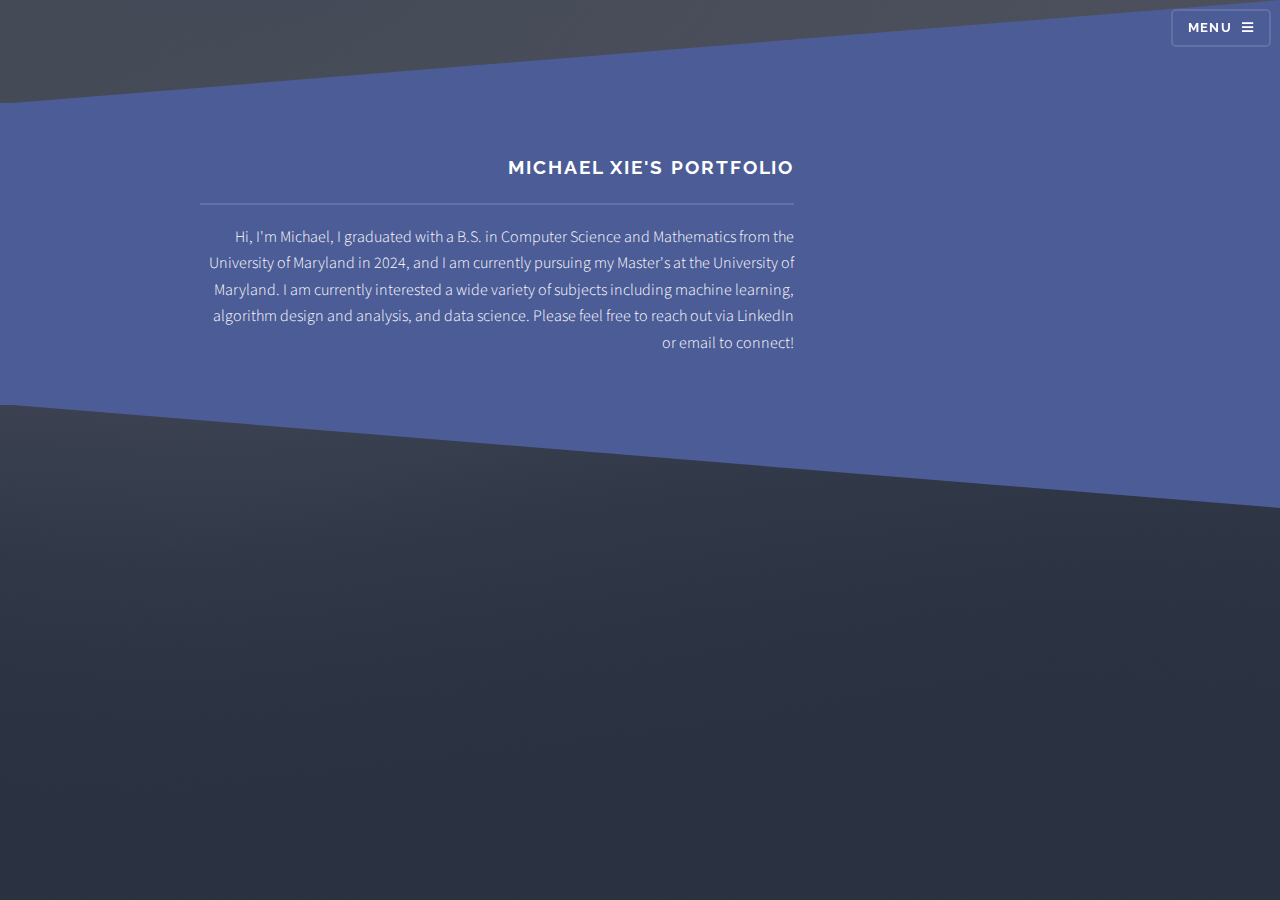
==== commit b9ced3a6: "fix: updated index.html" ====
--- a/index.html
+++ b/index.html
@@ -41,7 +41,7 @@
 						<!-- One -->
 							<section id="one" class="wrapper spotlight style1">
 								<div class="inner">
-									<a href="#" class="image"><img src="images/pic01.jpg" alt="" /></a>
+									<a href="#" class="image"><img src="images/portfolio.jpg" alt="" /></a>
 									<div class="content">
 										<h2 class="major">Michael Xie's Portfolio</h2>
 										<p>Hi, I'm Michael, I graduated with a B.S. in Computer Science and Mathematics from the University of Maryland in 2024, and I am currently pursuing my Master's at the University of Maryland. I am currently interested a wide variety of subjects including machine learning, algorithm design and analysis, and data science. Please feel free to reach out via LinkedIn or email to connect! </p>
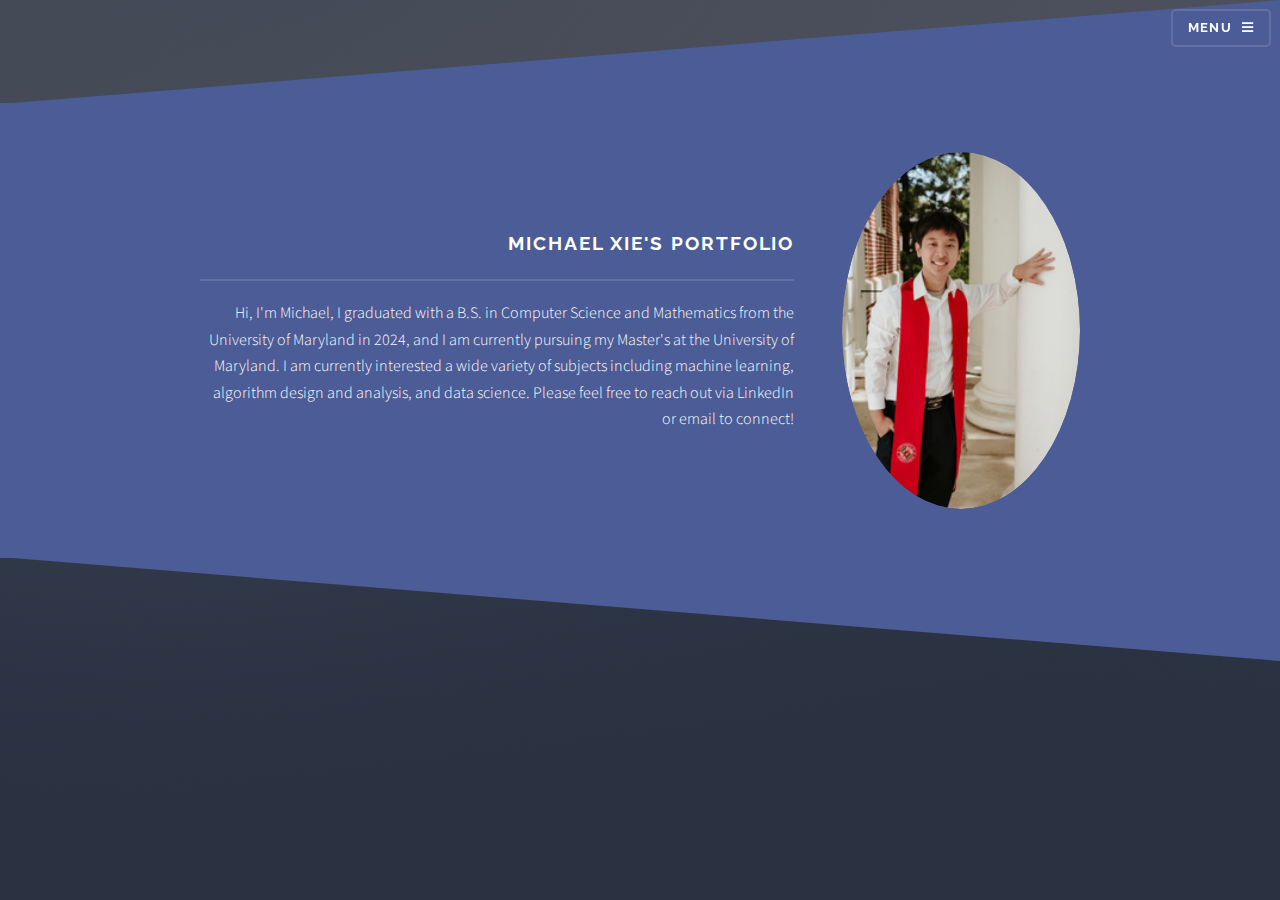
==== commit 93e808eb: "Update index.html" ====
--- a/index.html
+++ b/index.html
@@ -41,7 +41,7 @@
 						<!-- One -->
 							<section id="one" class="wrapper spotlight style1">
 								<div class="inner">
-									<a href="#" class="image"><img src="images/portfolio.jpg" alt="" /></a>
+									<a href="#" class="image"><img src="images/profilepic.jpg" alt="" /></a>
 									<div class="content">
 										<h2 class="major">Michael Xie's Portfolio</h2>
 										<p>Hi, I'm Michael, I graduated with a B.S. in Computer Science and Mathematics from the University of Maryland in 2024, and I am currently pursuing my Master's at the University of Maryland. I am currently interested a wide variety of subjects including machine learning, algorithm design and analysis, and data science. Please feel free to reach out via LinkedIn or email to connect! </p>
@@ -64,4 +64,4 @@
 			<script src="assets/js/main.js"></script>
 
 	</body>
-</html>+</html>
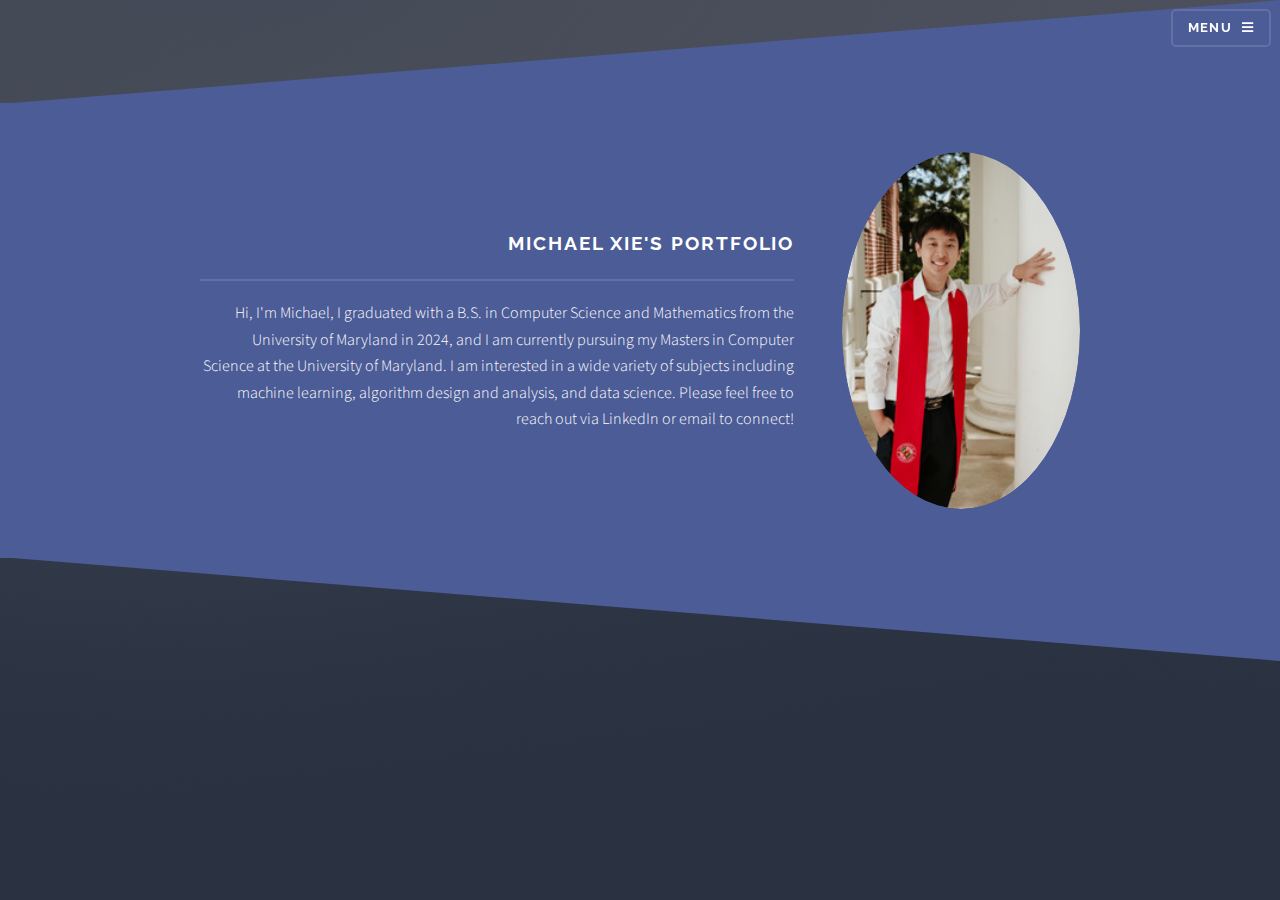
==== commit 256751b4: "fix index.html" ====
--- a/index.html
+++ b/index.html
@@ -44,7 +44,7 @@
 									<a href="#" class="image"><img src="images/profilepic.jpg" alt="" /></a>
 									<div class="content">
 										<h2 class="major">Michael Xie's Portfolio</h2>
-										<p>Hi, I'm Michael, I graduated with a B.S. in Computer Science and Mathematics from the University of Maryland in 2024, and I am currently pursuing my Master's at the University of Maryland. I am currently interested a wide variety of subjects including machine learning, algorithm design and analysis, and data science. Please feel free to reach out via LinkedIn or email to connect! </p>
+										<p>Hi, I'm Michael, I graduated with a B.S. in Computer Science and Mathematics from the University of Maryland in 2024, and I am currently pursuing my Masters in Computer Science at the University of Maryland. I am interested in a wide variety of subjects including machine learning, algorithm design and analysis, and data science. Please feel free to reach out via LinkedIn or email to connect! </p>
 									</div>
 								</div>
 							</section>
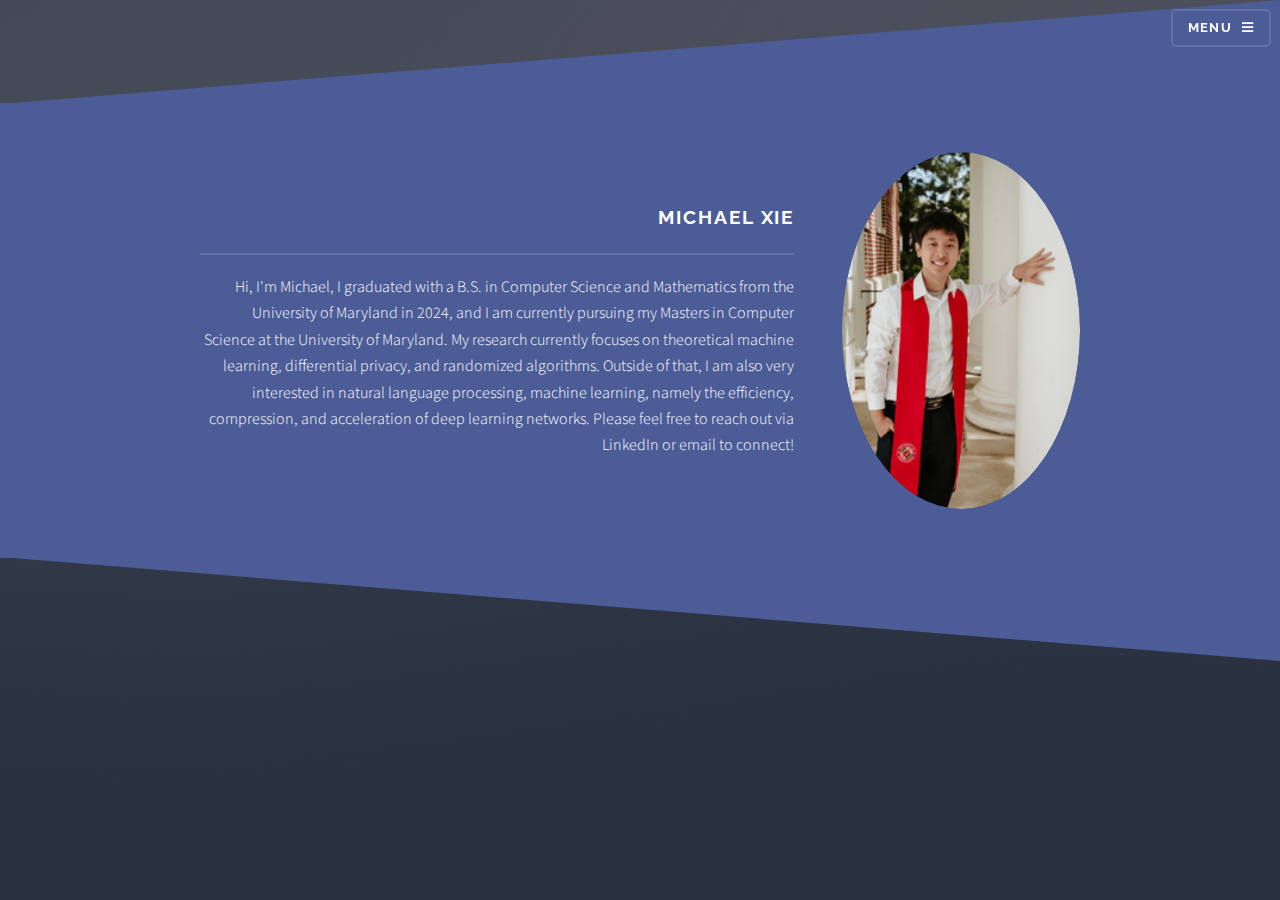
==== commit b9b7b530: "Update index.html" ====
--- a/index.html
+++ b/index.html
@@ -2,7 +2,7 @@
 
 <html>
 	<head>
-		<title>Michael's Portfolio</title>
+		<title>Michael Xie</title>
 		<meta charset="utf-8" />
 		<meta name="viewport" content="width=device-width, initial-scale=1, user-scalable=no" />
 		<link rel="stylesheet" href="assets/css/main.css" />
@@ -43,8 +43,8 @@
 								<div class="inner">
 									<a href="#" class="image"><img src="images/profilepic.jpg" alt="" /></a>
 									<div class="content">
-										<h2 class="major">Michael Xie's Portfolio</h2>
-										<p>Hi, I'm Michael, I graduated with a B.S. in Computer Science and Mathematics from the University of Maryland in 2024, and I am currently pursuing my Masters in Computer Science at the University of Maryland. I am interested in a wide variety of subjects including machine learning, algorithm design and analysis, and data science. Please feel free to reach out via LinkedIn or email to connect! </p>
+										<h2 class="major">Michael Xie</h2>
+										<p>Hi, I'm Michael, I graduated with a B.S. in Computer Science and Mathematics from the University of Maryland in 2024, and I am currently pursuing my Masters in Computer Science at the University of Maryland. My research currently focuses on theoretical machine learning, differential privacy, and randomized algorithms. Outside of that, I am also very interested in natural language processing, machine learning, namely the efficiency, compression, and acceleration of deep learning networks. Please feel free to reach out via LinkedIn or email to connect! </p>
 									</div>
 								</div>
 							</section>
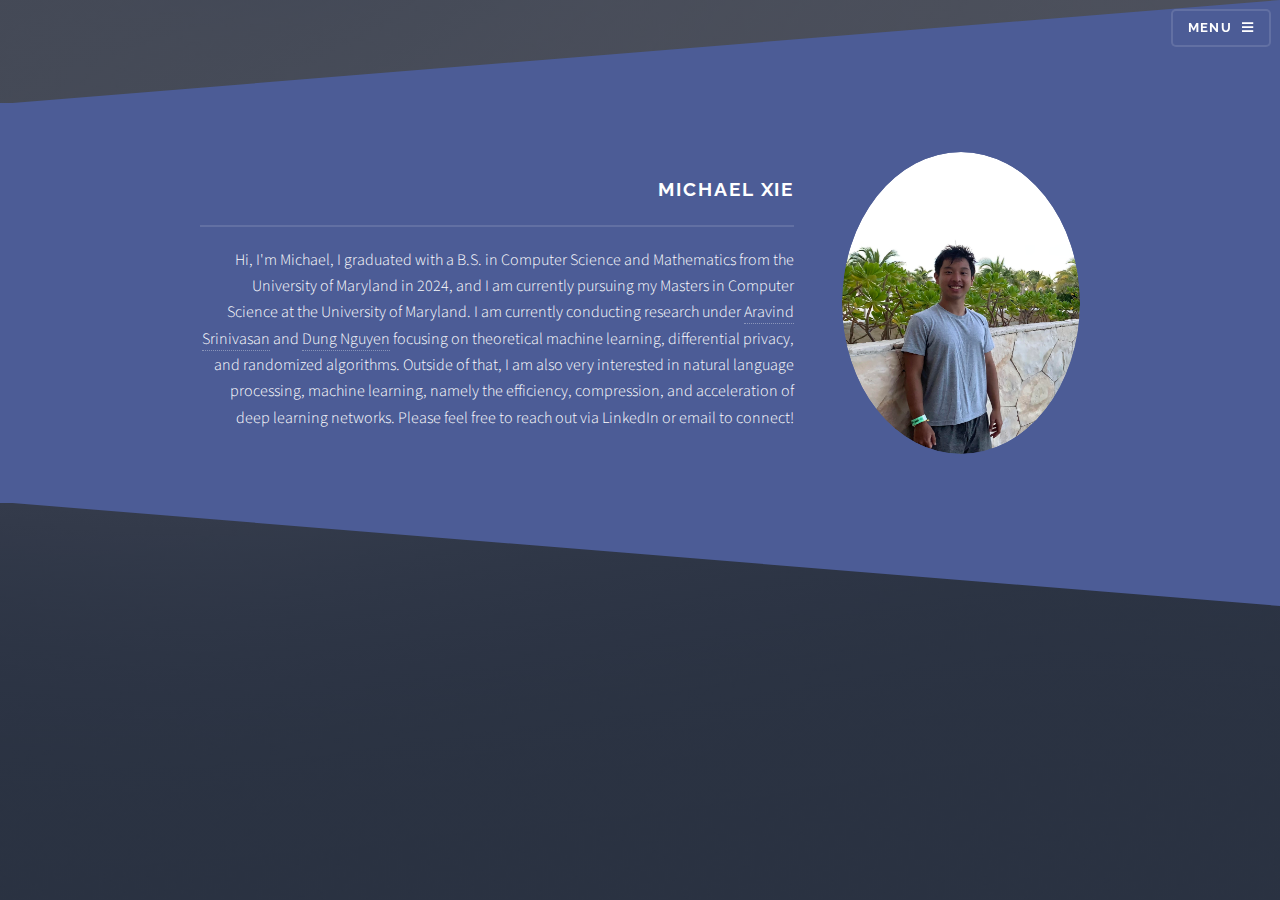
==== commit cf99041d: "edit webpage" ====
--- a/index.html
+++ b/index.html
@@ -41,10 +41,15 @@
 						<!-- One -->
 							<section id="one" class="wrapper spotlight style1">
 								<div class="inner">
-									<a href="#" class="image"><img src="images/profilepic.jpg" alt="" /></a>
+									<a href="#" class="image"><img src="images/profilepic1.png" alt="" /></a>
 									<div class="content">
 										<h2 class="major">Michael Xie</h2>
-										<p>Hi, I'm Michael, I graduated with a B.S. in Computer Science and Mathematics from the University of Maryland in 2024, and I am currently pursuing my Masters in Computer Science at the University of Maryland. My research currently focuses on theoretical machine learning, differential privacy, and randomized algorithms. Outside of that, I am also very interested in natural language processing, machine learning, namely the efficiency, compression, and acceleration of deep learning networks. Please feel free to reach out via LinkedIn or email to connect! </p>
+										<p>Hi, I'm Michael, I graduated with a B.S. in Computer Science and Mathematics from the University of Maryland in 2024, 
+											and I am currently pursuing my Masters in Computer Science at the University of Maryland. 
+											I am currently conducting research under <a href="https://www.cs.umd.edu/~srin/">Aravind Srinivasan</a> and <a href = "https://scholar.google.com/citations?user=crI3PxsAAAAJ&hl=en">Dung Nguyen</a>
+											focusing on theoretical machine learning, differential privacy, and randomized algorithms. 
+											Outside of that, I am also very interested in natural language processing, machine learning, namely the efficiency, compression, 
+											and acceleration of deep learning networks. Please feel free to reach out via LinkedIn or email to connect! </p>
 									</div>
 								</div>
 							</section>
